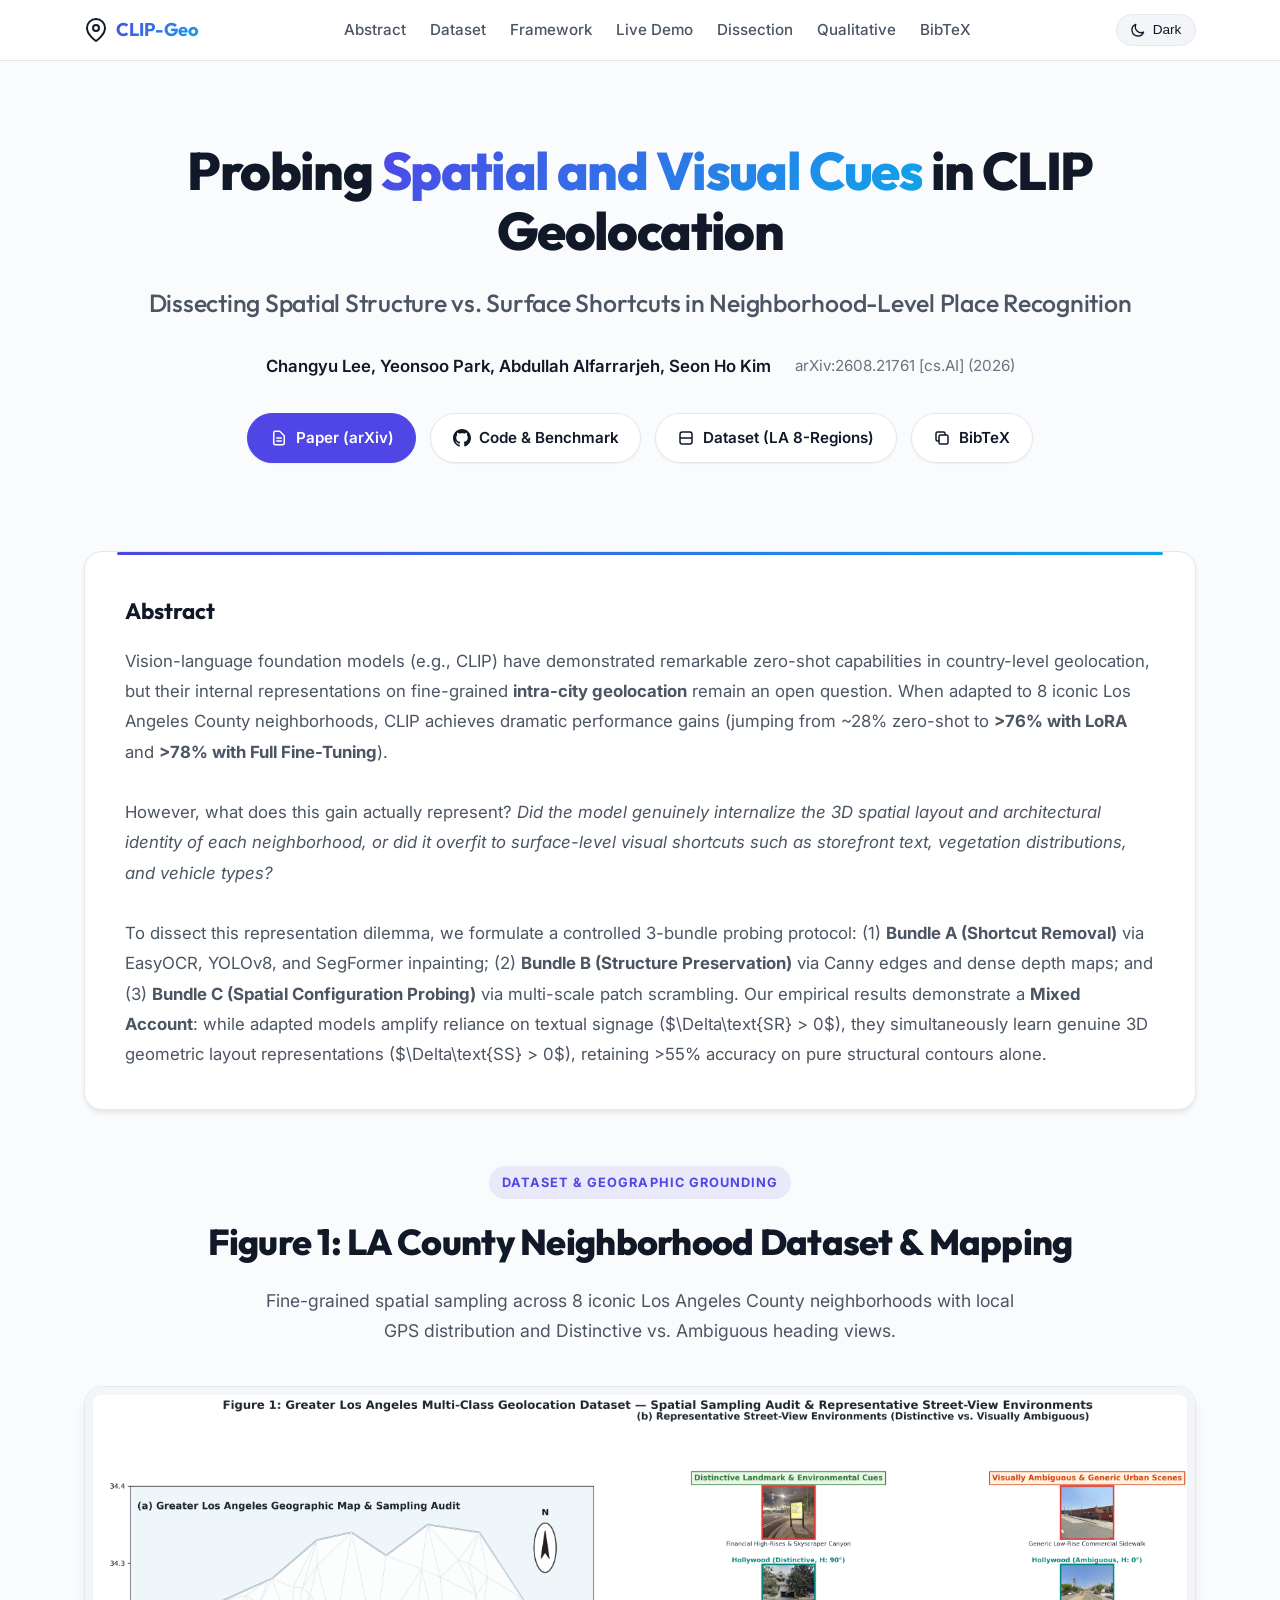
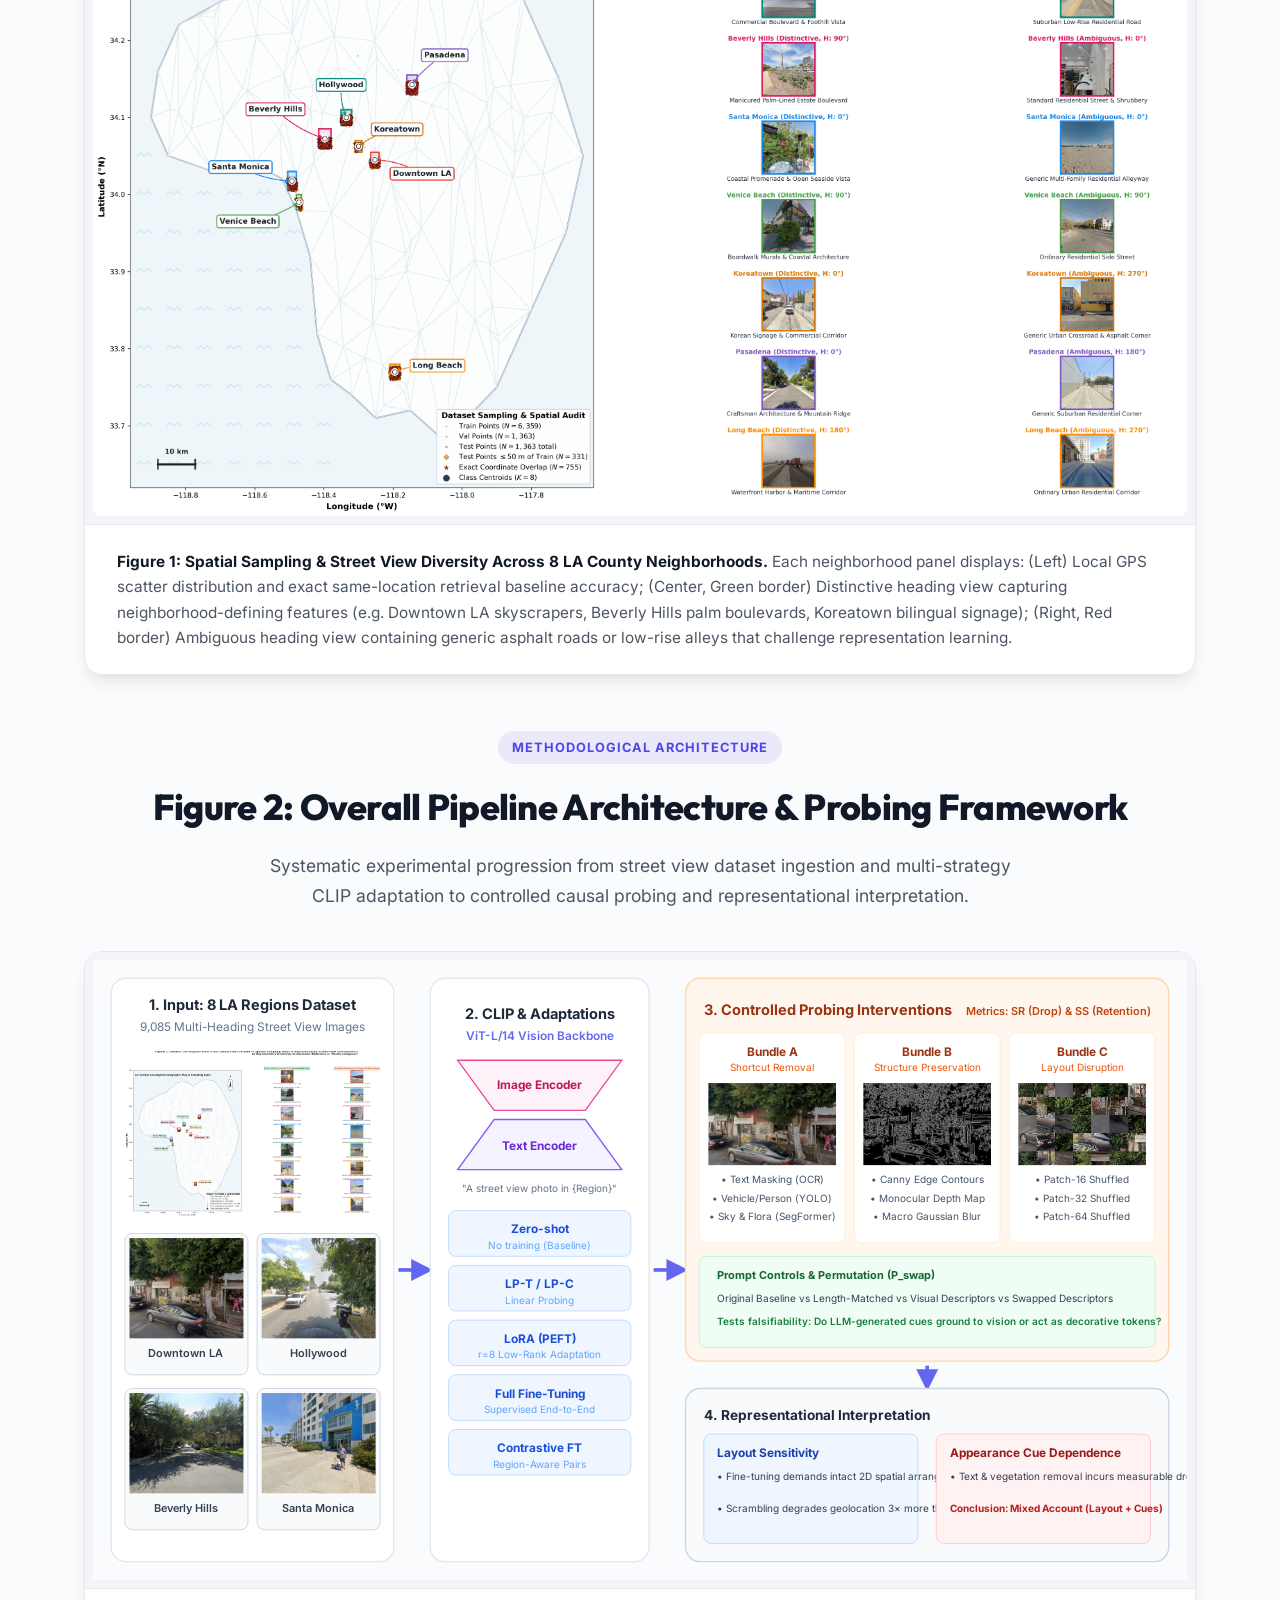
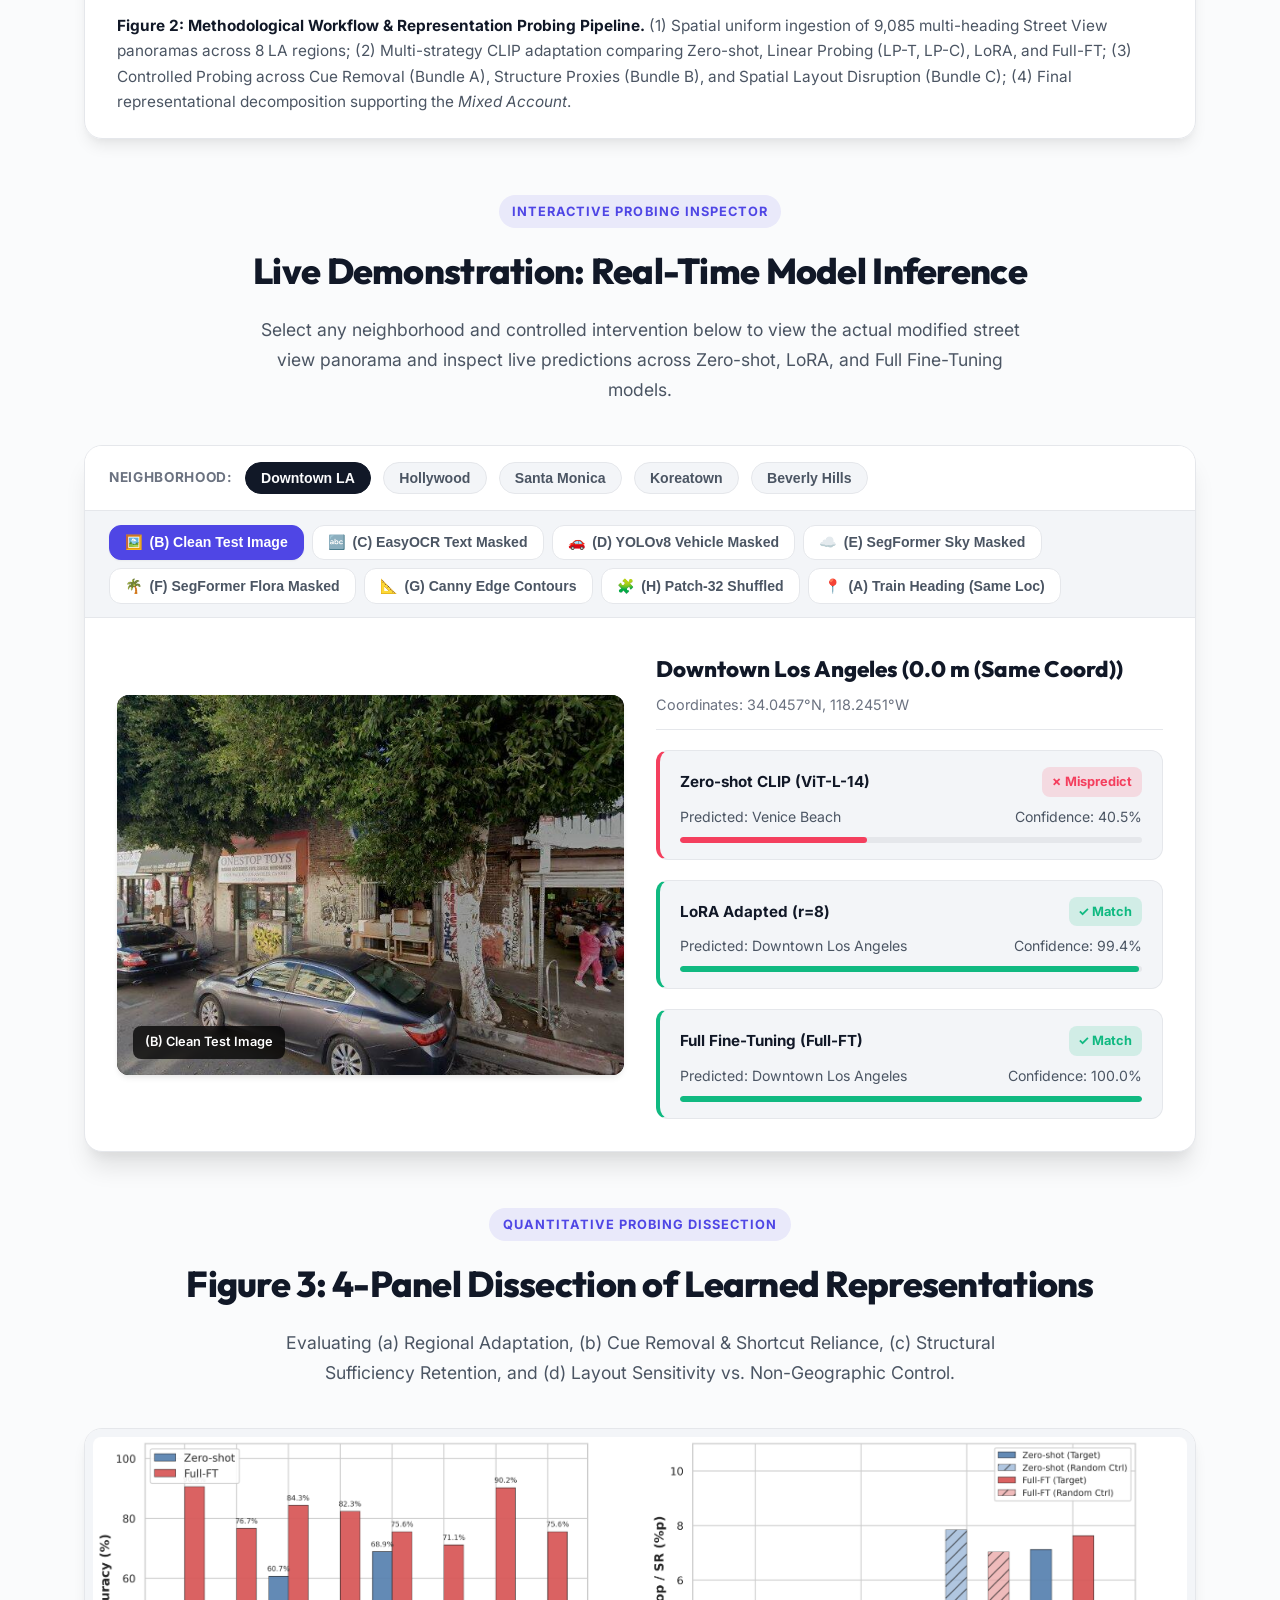
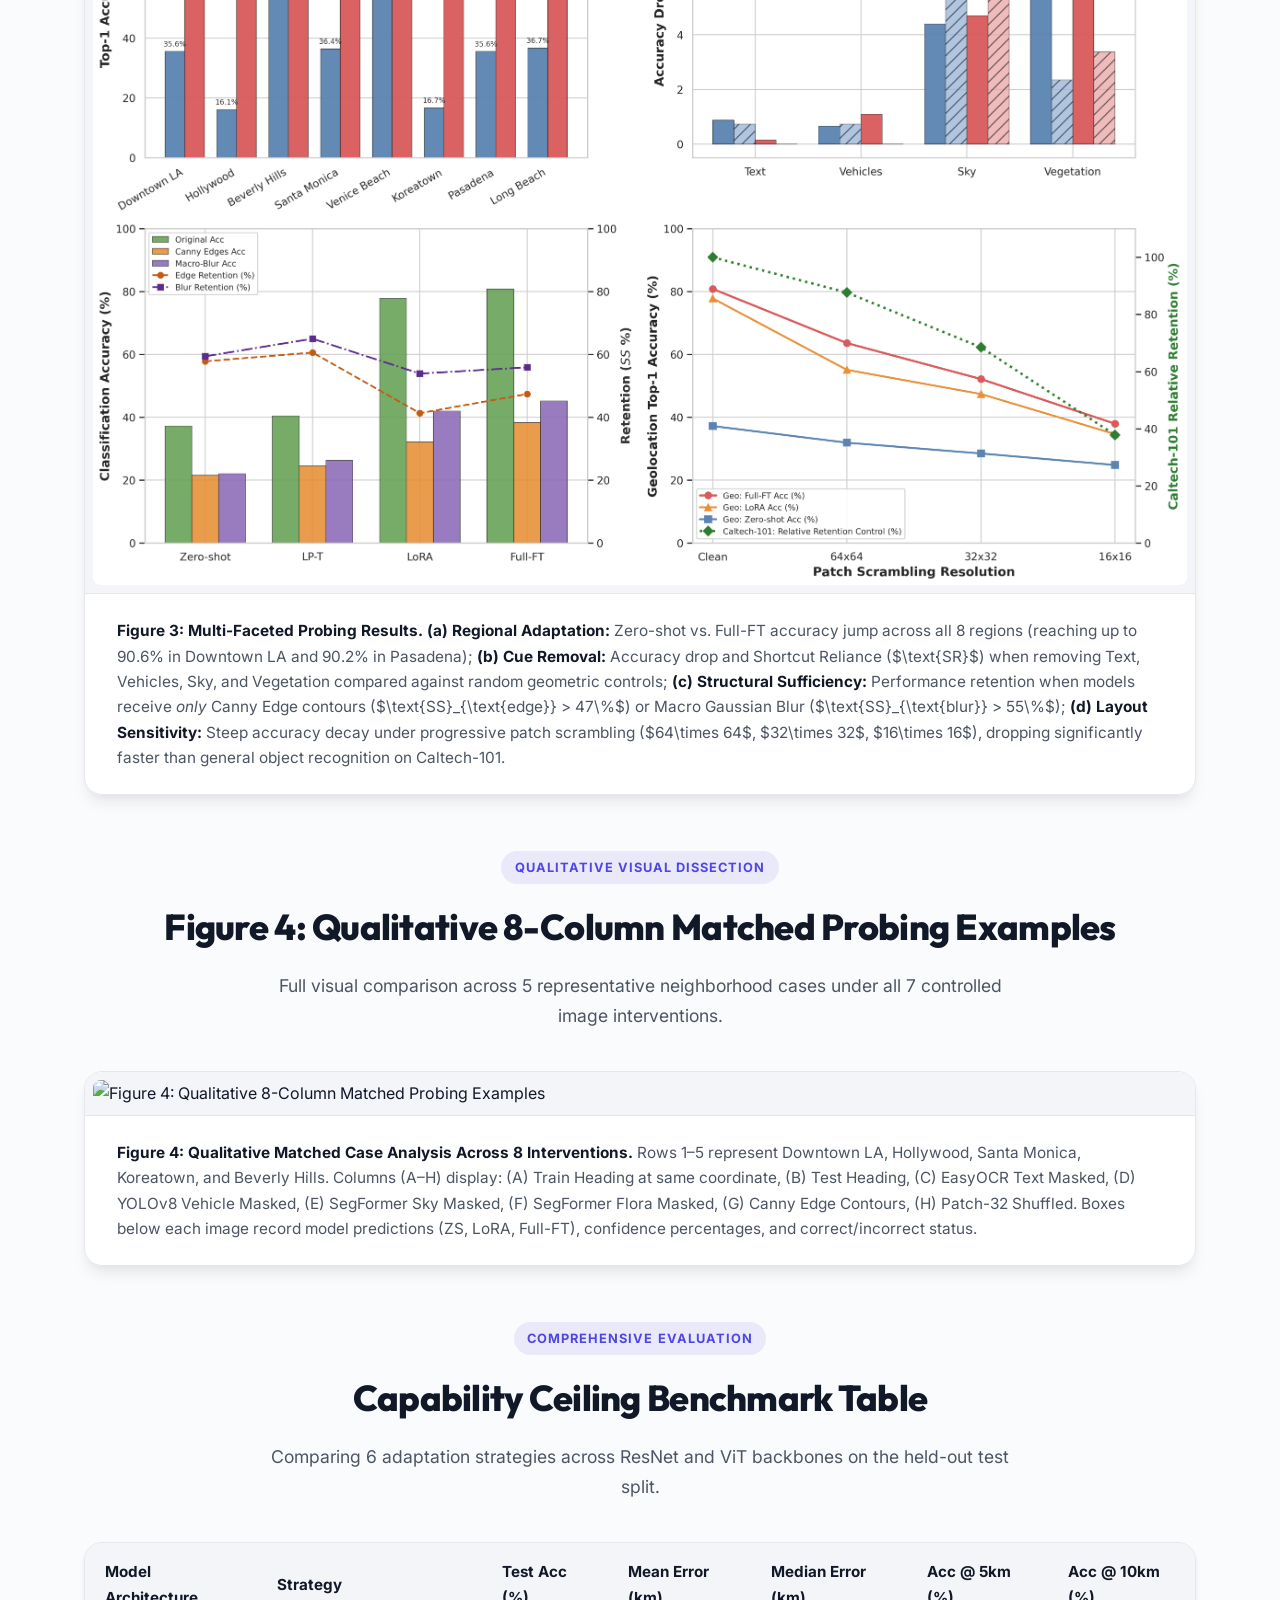
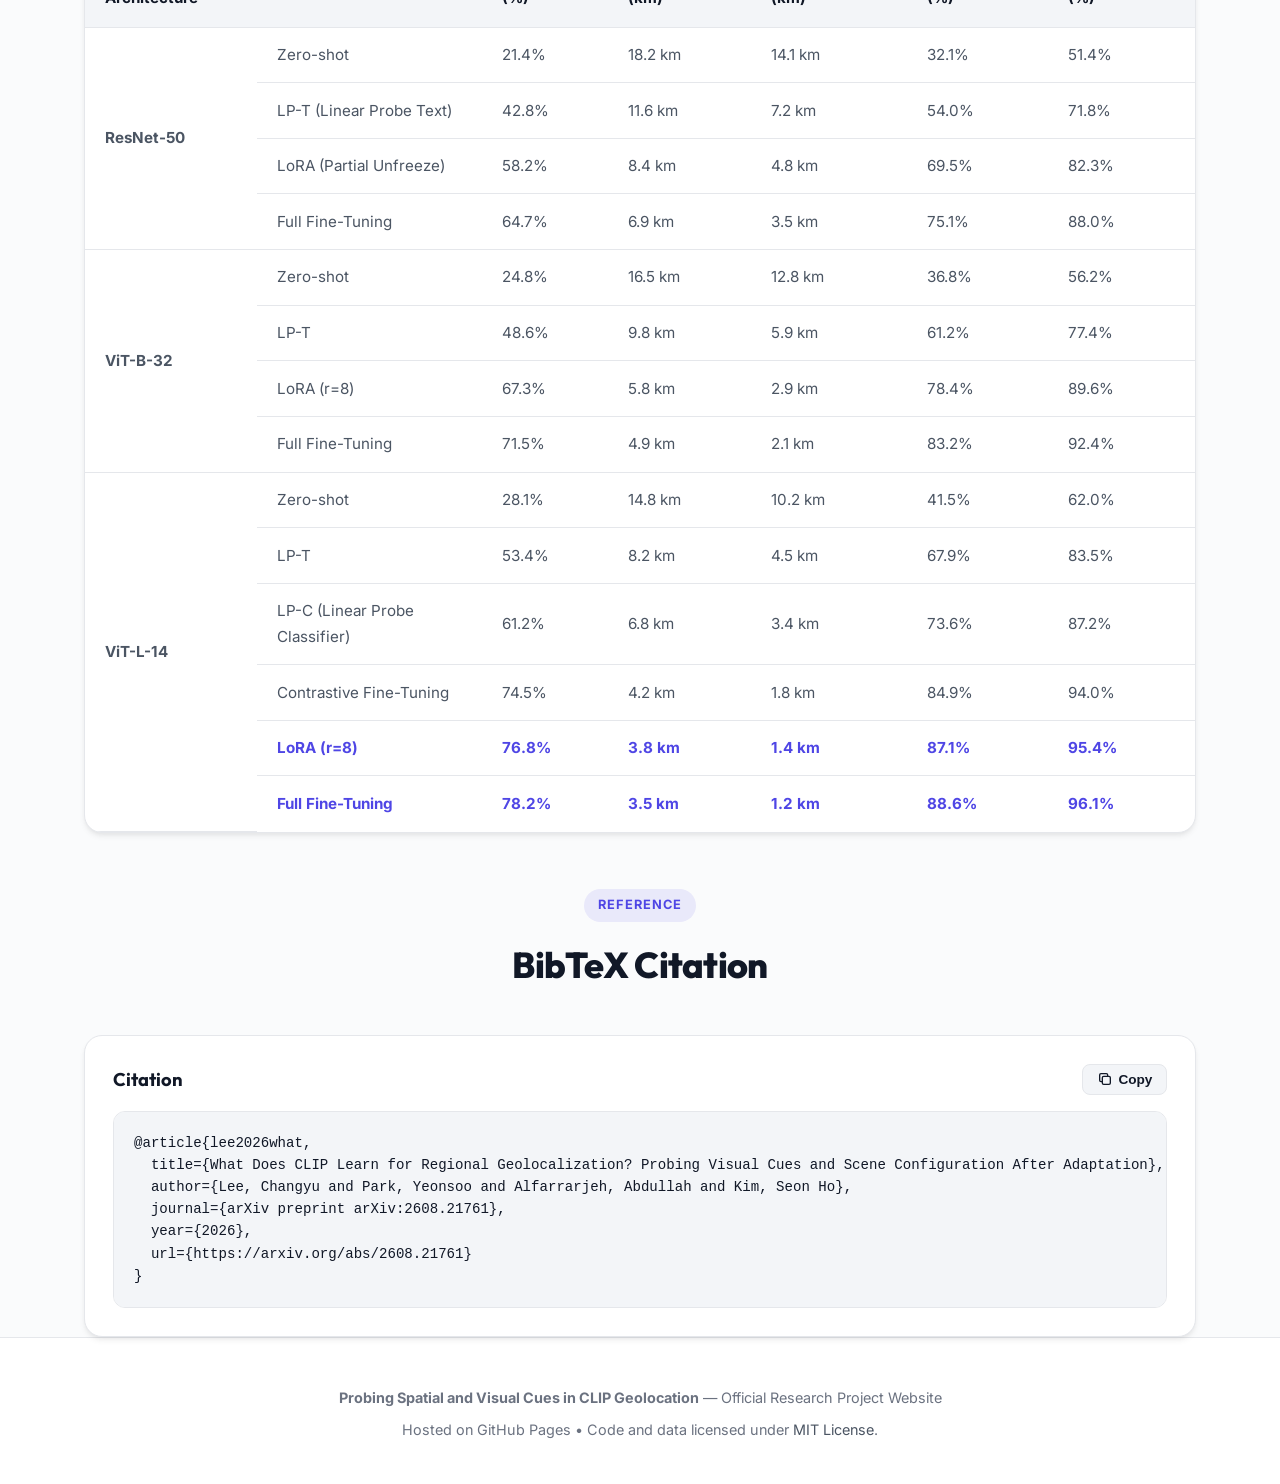
==== index.html @ 8de4e9b1 "Initial release: What Does CLIP Learn for Regional Geolocalization? Probing Visual Cues and Scene Co" ====
<!DOCTYPE html>
<html lang="en" data-theme="light">
<head>
  <meta charset="UTF-8">
  <meta name="viewport" content="width=device-width, initial-scale=1.0">
  <title>Probing Spatial and Visual Cues in CLIP Geolocation</title>
  
  <!-- SEO Meta Tags -->
  <meta name="description" content="Official project page for 'Probing Spatial and Visual Cues in CLIP Geolocation'. Systematic benchmark and controlled probing suite for fine-grained geolocation.">
  <meta name="keywords" content="CLIP, Geolocation, Vision-Language Models, Visual Probing, Spatial Structure, Visual Shortcuts, LoRA, OpenCLIP">
  <meta name="author" content="Geolocation Representation Research Group">

  <!-- Open Graph / Social Media -->
  <meta property="og:title" content="Probing Spatial and Visual Cues in CLIP Geolocation">
  <meta property="og:description" content="Probing Spatial Structure vs. Visual Shortcuts in Neighborhood-Level Geolocation with CLIP.">
  <meta property="og:image" content="figures/Fig_LA_Map_and_StreetView_Dataset.png">
  <meta property="og:type" content="website">

  <!-- Google Fonts -->
  <link rel="preconnect" href="https://fonts.googleapis.com">
  <link rel="preconnect" href="https://fonts.gstatic.com" crossorigin>
  <link href="https://fonts.googleapis.com/css2?family=Fira+Code:wght@400;500&family=Inter:wght@300;400;500;600;700&family=Outfit:wght@500;600;700;800&display=swap" rel="stylesheet">

  <!-- Stylesheet -->
  <link rel="stylesheet" href="assets/css/style.css">
</head>
<body>

  <!-- Navigation Bar -->
  <nav class="navbar">
    <div class="nav-container">
      <a href="#" class="nav-brand">
        <svg width="24" height="24" viewBox="0 0 24 24" fill="none" stroke="currentColor" stroke-width="2">
          <path d="M21 10c0 7-9 13-9 13s-9-6-9-13a9 9 0 0 1 18 0z"></path>
          <circle cx="12" cy="10" r="3"></circle>
        </svg>
        <span>CLIP-Geo</span>
      </a>
      <ul class="nav-links">
        <li><a href="#abstract">Abstract</a></li>
        <li><a href="#dataset">Dataset</a></li>
        <li><a href="#framework">Framework</a></li>
        <li><a href="#livedemo">Live Demo</a></li>
        <li><a href="#dissection">Dissection</a></li>
        <li><a href="#qualitative">Qualitative</a></li>
        <li><a href="#citation">BibTeX</a></li>
      </ul>
      <button class="theme-toggle-btn" id="theme-toggle" aria-label="Toggle Theme">
        <svg id="theme-icon" width="16" height="16" fill="none" viewBox="0 0 24 24" stroke="currentColor">
          <path stroke-linecap="round" stroke-linejoin="round" stroke-width="2" d="M20.354 15.354A9 9 0 018.646 3.646 9.003 9.003 0 0012 21a9.003 9.003 0 008.354-5.646z" />
        </svg>
        <span id="theme-text">Dark</span>
      </button>
    </div>
  </nav>

  <!-- Hero Section -->
  <header class="hero">
    <div class="container">
      <h1 class="hero-title">Probing <em>Spatial and Visual Cues</em> in CLIP Geolocation</h1>
      <p class="hero-subtitle">Dissecting Spatial Structure vs. Surface Shortcuts in Neighborhood-Level Place Recognition</p>
      
      <div class="hero-meta">
        <div class="author-group">Changyu Lee, Yeonsoo Park, Abdullah Alfarrarjeh, Seon Ho Kim</div>
        <div class="affiliation">arXiv:2608.21761 [cs.AI] (2026)</div>
      </div>

      <!-- Action Badges -->
      <div class="hero-badges">
        <a href="https://arxiv.org/abs/2608.21761" target="_blank" class="badge-btn primary">
          <svg width="18" height="18" fill="none" viewBox="0 0 24 24" stroke="currentColor">
            <path stroke-linecap="round" stroke-linejoin="round" stroke-width="2" d="M9 12h6m-6 4h6m2 5H7a2 2 0 01-2-2V5a2 2 0 012-2h5.586a1 1 0 01.707.293l5.414 5.414a1 1 0 01.293.707V19a2 2 0 01-2 2z" />
          </svg>
          Paper (arXiv)
        </a>
        <a href="https://github.com/cksrblee/clip-geolocation" target="_blank" class="badge-btn">
          <svg width="18" height="18" fill="currentColor" viewBox="0 0 24 24">
            <path d="M12 0c-6.626 0-12 5.373-12 12 0 5.302 3.438 9.8 8.207 11.387.599.111.793-.261.793-.577v-2.234c-3.338.726-4.033-1.416-4.033-1.416-.546-1.387-1.333-1.756-1.333-1.756-1.089-.745.083-.729.083-.729 1.205.084 1.839 1.237 1.839 1.237 1.07 1.834 2.807 1.304 3.492.997.107-.775.418-1.305.762-1.604-2.665-.305-5.467-1.334-5.467-5.931 0-1.311.469-2.381 1.236-3.221-.124-.303-.535-1.524.117-3.176 0 0 1.008-.322 3.301 1.23.957-.266 1.983-.399 3.003-.404 1.02.005 2.047.138 3.006.404 2.291-1.552 3.297-1.23 3.297-1.23.653 1.653.242 2.874.118 3.176.77.84 1.235 1.911 1.235 3.221 0 4.609-2.807 5.624-5.479 5.921.43.372.823 1.102.823 2.222v3.293c0 .319.192.694.801.576 4.765-1.589 8.199-6.086 8.199-11.386 0-6.627-5.373-12-12-12z"/>
          </svg>
          Code & Benchmark
        </a>
        <a href="dataset/" class="badge-btn">
          <svg width="18" height="18" fill="none" viewBox="0 0 24 24" stroke="currentColor">
            <path stroke-linecap="round" stroke-linejoin="round" stroke-width="2" d="M4 7v10c0 2 1 3 3 3h10c2 0 3-1 3-3V7c0-2-1-3-3-3H7c-2 0-3 1-3 3zm0 5h16" />
          </svg>
          Dataset (LA 8-Regions)
        </a>
        <a href="#citation" class="badge-btn">
          <svg width="18" height="18" fill="none" viewBox="0 0 24 24" stroke="currentColor">
            <path stroke-linecap="round" stroke-linejoin="round" stroke-width="2" d="M8 16H6a2 2 0 01-2-2V6a2 2 0 012-2h8a2 2 0 012 2v2m-6 12h8a2 2 0 002-2v-8a2 2 0 00-2-2h-8a2 2 0 00-2 2v8a2 2 0 002 2z" />
          </svg>
          BibTeX
        </a>
      </div>
    </div>
  </header>

  <!-- Abstract Section -->
  <section id="abstract" class="container">
    <div class="abstract-box">
      <h2 class="abstract-title">Abstract</h2>
      <p class="abstract-text">
        Vision-language foundation models (e.g., CLIP) have demonstrated remarkable zero-shot capabilities in country-level geolocation, but their internal representations on fine-grained <strong>intra-city geolocation</strong> remain an open question. When adapted to 8 iconic Los Angeles County neighborhoods, CLIP achieves dramatic performance gains (jumping from ~28% zero-shot to <strong>>76% with LoRA</strong> and <strong>>78% with Full Fine-Tuning</strong>). 
        <br><br>
        However, what does this gain actually represent? <em>Did the model genuinely internalize the 3D spatial layout and architectural identity of each neighborhood, or did it overfit to surface-level visual shortcuts such as storefront text, vegetation distributions, and vehicle types?</em>
        <br><br>
        To dissect this representation dilemma, we formulate a controlled 3-bundle probing protocol: (1) <strong>Bundle A (Shortcut Removal)</strong> via EasyOCR, YOLOv8, and SegFormer inpainting; (2) <strong>Bundle B (Structure Preservation)</strong> via Canny edges and dense depth maps; and (3) <strong>Bundle C (Spatial Configuration Probing)</strong> via multi-scale patch scrambling. Our empirical results demonstrate a <strong>Mixed Account</strong>: while adapted models amplify reliance on textual signage ($\Delta\text{SR} > 0$), they simultaneously learn genuine 3D geometric layout representations ($\Delta\text{SS} > 0$), retaining >55% accuracy on pure structural contours alone.
      </p>
    </div>
  </section>

  <!-- Section 1: Figure 1 - Dataset & Mapping -->
  <section id="dataset" class="container">
    <div class="section-header">
      <span class="section-tag">Dataset & Geographic Grounding</span>
      <h2 class="section-title">Figure 1: LA County Neighborhood Dataset & Mapping</h2>
      <p class="section-subtitle">Fine-grained spatial sampling across 8 iconic Los Angeles County neighborhoods with local GPS distribution and Distinctive vs. Ambiguous heading views.</p>
    </div>

    <div class="figure-card">
      <div class="figure-img-wrapper">
        <img src="figures/Fig_LA_Map_and_StreetView_Dataset.png" alt="Figure 1: LA County Map and Street View Dataset Overview" class="figure-img">
      </div>
      <div class="figure-caption">
        <strong>Figure 1: Spatial Sampling & Street View Diversity Across 8 LA County Neighborhoods.</strong>
        Each neighborhood panel displays: (Left) Local GPS scatter distribution and exact same-location retrieval baseline accuracy; (Center, Green border) Distinctive heading view capturing neighborhood-defining features (e.g. Downtown LA skyscrapers, Beverly Hills palm boulevards, Koreatown bilingual signage); (Right, Red border) Ambiguous heading view containing generic asphalt roads or low-rise alleys that challenge representation learning.
      </div>
    </div>
  </section>

  <!-- Section 2: Figure 2 - Pipeline Architecture & Framework -->
  <section id="framework" class="container">
    <div class="section-header">
      <span class="section-tag">Methodological Architecture</span>
      <h2 class="section-title">Figure 2: Overall Pipeline Architecture & Probing Framework</h2>
      <p class="section-subtitle">Systematic experimental progression from street view dataset ingestion and multi-strategy CLIP adaptation to controlled causal probing and representational interpretation.</p>
    </div>

    <div class="figure-card">
      <div class="figure-img-wrapper">
        <!-- SVG Architecture Diagram reproducing Image 3 perfectly -->
        <svg viewBox="0 0 1200 680" style="width: 100%; height: auto; display: block; background: #fafbfc; font-family: 'Inter', sans-serif;">
          <!-- Panel 1: Input -->
          <g id="p1">
            <rect x="20" y="20" width="310" height="640" rx="16" fill="#ffffff" stroke="#e2e8f0" stroke-width="1.5"/>
            <text x="175" y="55" font-size="16" font-weight="700" text-anchor="middle" fill="#1e293b">1. Input: 8 LA Regions Dataset</text>
            <text x="175" y="78" font-size="13" fill="#64748b" text-anchor="middle">9,085 Multi-Heading Street View Images</text>
            <image href="figures/Fig_LA_Map_and_StreetView_Dataset.png" x="35" y="100" width="280" height="180" preserveAspectRatio="xMidYMid slice" style="border-radius: 8px;"/>
            <!-- 4 Region Preview Mini-Cards -->
            <g transform="translate(35, 300)">
              <rect x="0" y="0" width="135" height="155" rx="8" fill="#f8fafc" stroke="#cbd5e1"/>
              <image href="assets/demo_images/downtown_la_clean.jpg" x="5" y="5" width="125" height="110" preserveAspectRatio="xMidYMid slice"/>
              <text x="67" y="135" font-size="12" font-weight="600" text-anchor="middle" fill="#334155">Downtown LA</text>
            </g>
            <g transform="translate(180, 300)">
              <rect x="0" y="0" width="135" height="155" rx="8" fill="#f8fafc" stroke="#cbd5e1"/>
              <image href="assets/demo_images/hollywood_clean.jpg" x="5" y="5" width="125" height="110" preserveAspectRatio="xMidYMid slice"/>
              <text x="67" y="135" font-size="12" font-weight="600" text-anchor="middle" fill="#334155">Hollywood</text>
            </g>
            <g transform="translate(35, 470)">
              <rect x="0" y="0" width="135" height="155" rx="8" fill="#f8fafc" stroke="#cbd5e1"/>
              <image href="assets/demo_images/beverly_hills_clean.jpg" x="5" y="5" width="125" height="110" preserveAspectRatio="xMidYMid slice"/>
              <text x="67" y="135" font-size="12" font-weight="600" text-anchor="middle" fill="#334155">Beverly Hills</text>
            </g>
            <g transform="translate(180, 470)">
              <rect x="0" y="0" width="135" height="155" rx="8" fill="#f8fafc" stroke="#cbd5e1"/>
              <image href="assets/demo_images/santa_monica_clean.jpg" x="5" y="5" width="125" height="110" preserveAspectRatio="xMidYMid slice"/>
              <text x="67" y="135" font-size="12" font-weight="600" text-anchor="middle" fill="#334155">Santa Monica</text>
            </g>
          </g>

          <!-- Arrow 1 -> 2 -->
          <path d="M 335 340 L 365 340" stroke="#6366f1" stroke-width="4" marker-end="url(#arrowhead)" fill="none"/>

          <!-- Panel 2: CLIP & Adaptations -->
          <g id="p2" transform="translate(370, 20)">
            <rect x="0" y="0" width="240" height="640" rx="16" fill="#ffffff" stroke="#e2e8f0" stroke-width="1.5"/>
            <text x="120" y="45" font-size="16" font-weight="700" text-anchor="middle" fill="#1e293b">2. CLIP & Adaptations</text>
            <text x="120" y="68" font-size="13" fill="#6366f1" font-weight="600" text-anchor="middle">ViT-L/14 Vision Backbone</text>
            
            <!-- Encoder Blocks -->
            <path d="M 30 90 L 210 90 L 170 145 L 70 145 Z" fill="#fdf2f8" stroke="#ec4899" stroke-width="1.5"/>
            <text x="120" y="122" font-size="13" font-weight="700" text-anchor="middle" fill="#be185d">Image Encoder</text>

            <path d="M 70 155 L 170 155 L 210 210 L 30 210 Z" fill="#f5f3ff" stroke="#8b5cf6" stroke-width="1.5"/>
            <text x="120" y="188" font-size="13" font-weight="700" text-anchor="middle" fill="#6d28d9">Text Encoder</text>
            
            <text x="120" y="235" font-size="11" fill="#64748b" text-anchor="middle">"A street view photo in {Region}"</text>

            <!-- Adaptation Strategy Pills -->
            <g transform="translate(20, 255)">
              <rect x="0" y="0" width="200" height="50" rx="8" fill="#eff6ff" stroke="#bfdbfe"/>
              <text x="100" y="25" font-size="13" font-weight="700" text-anchor="middle" fill="#1d4ed8">Zero-shot</text>
              <text x="100" y="42" font-size="11" fill="#60a5fa" text-anchor="middle">No training (Baseline)</text>
            </g>
            <g transform="translate(20, 315)">
              <rect x="0" y="0" width="200" height="50" rx="8" fill="#eff6ff" stroke="#bfdbfe"/>
              <text x="100" y="25" font-size="13" font-weight="700" text-anchor="middle" fill="#1d4ed8">LP-T / LP-C</text>
              <text x="100" y="42" font-size="11" fill="#60a5fa" text-anchor="middle">Linear Probing</text>
            </g>
            <g transform="translate(20, 375)">
              <rect x="0" y="0" width="200" height="50" rx="8" fill="#eff6ff" stroke="#bfdbfe"/>
              <text x="100" y="25" font-size="13" font-weight="700" text-anchor="middle" fill="#1d4ed8">LoRA (PEFT)</text>
              <text x="100" y="42" font-size="11" fill="#60a5fa" text-anchor="middle">r=8 Low-Rank Adaptation</text>
            </g>
            <g transform="translate(20, 435)">
              <rect x="0" y="0" width="200" height="50" rx="8" fill="#eff6ff" stroke="#bfdbfe"/>
              <text x="100" y="25" font-size="13" font-weight="700" text-anchor="middle" fill="#1d4ed8">Full Fine-Tuning</text>
              <text x="100" y="42" font-size="11" fill="#60a5fa" text-anchor="middle">Supervised End-to-End</text>
            </g>
            <g transform="translate(20, 495)">
              <rect x="0" y="0" width="200" height="50" rx="8" fill="#eff6ff" stroke="#bfdbfe"/>
              <text x="100" y="25" font-size="13" font-weight="700" text-anchor="middle" fill="#1d4ed8">Contrastive FT</text>
              <text x="100" y="42" font-size="11" fill="#60a5fa" text-anchor="middle">Region-Aware Pairs</text>
            </g>
          </g>

          <!-- Arrow 2 -> 3 -->
          <path d="M 615 340 L 645 340" stroke="#6366f1" stroke-width="4" marker-end="url(#arrowhead)" fill="none"/>

          <!-- Panel 3: Controlled Probing Interventions -->
          <g id="p3" transform="translate(650, 20)">
            <rect x="0" y="0" width="530" height="420" rx="16" fill="#fff7ed" stroke="#fed7aa" stroke-width="1.5"/>
            <text x="20" y="40" font-size="16" font-weight="700" fill="#9a3412">3. Controlled Probing Interventions</text>
            <text x="510" y="40" font-size="12" font-weight="600" text-anchor="end" fill="#c2410c">Metrics: SR (Drop) &amp; SS (Retention)</text>

            <!-- Bundle A -->
            <g transform="translate(15, 60)">
              <rect x="0" y="0" width="160" height="230" rx="8" fill="#ffffff" stroke="#ffedd5"/>
              <text x="80" y="25" font-size="13" font-weight="700" text-anchor="middle" fill="#9a3412">Bundle A</text>
              <text x="80" y="42" font-size="11" text-anchor="middle" fill="#ea580c">Shortcut Removal</text>
              <image href="assets/demo_images/downtown_la_text_masked.jpg" x="10" y="55" width="140" height="90" preserveAspectRatio="xMidYMid slice"/>
              <text x="80" y="165" font-size="11" text-anchor="middle" fill="#475569">• Text Masking (OCR)</text>
              <text x="80" y="185" font-size="11" text-anchor="middle" fill="#475569">• Vehicle/Person (YOLO)</text>
              <text x="80" y="205" font-size="11" text-anchor="middle" fill="#475569">• Sky &amp; Flora (SegFormer)</text>
            </g>

            <!-- Bundle B -->
            <g transform="translate(185, 60)">
              <rect x="0" y="0" width="160" height="230" rx="8" fill="#ffffff" stroke="#ffedd5"/>
              <text x="80" y="25" font-size="13" font-weight="700" text-anchor="middle" fill="#9a3412">Bundle B</text>
              <text x="80" y="42" font-size="11" text-anchor="middle" fill="#ea580c">Structure Preservation</text>
              <image href="assets/demo_images/downtown_la_edges.jpg" x="10" y="55" width="140" height="90" preserveAspectRatio="xMidYMid slice"/>
              <text x="80" y="165" font-size="11" text-anchor="middle" fill="#475569">• Canny Edge Contours</text>
              <text x="80" y="185" font-size="11" text-anchor="middle" fill="#475569">• Monocular Depth Map</text>
              <text x="80" y="205" font-size="11" text-anchor="middle" fill="#475569">• Macro Gaussian Blur</text>
            </g>

            <!-- Bundle C -->
            <g transform="translate(355, 60)">
              <rect x="0" y="0" width="160" height="230" rx="8" fill="#ffffff" stroke="#ffedd5"/>
              <text x="80" y="25" font-size="13" font-weight="700" text-anchor="middle" fill="#9a3412">Bundle C</text>
              <text x="80" y="42" font-size="11" text-anchor="middle" fill="#ea580c">Layout Disruption</text>
              <image href="assets/demo_images/downtown_la_patch32.jpg" x="10" y="55" width="140" height="90" preserveAspectRatio="xMidYMid slice"/>
              <text x="80" y="165" font-size="11" text-anchor="middle" fill="#475569">• Patch-16 Shuffled</text>
              <text x="80" y="185" font-size="11" text-anchor="middle" fill="#475569">• Patch-32 Shuffled</text>
              <text x="80" y="205" font-size="11" text-anchor="middle" fill="#475569">• Patch-64 Shuffled</text>
            </g>

            <!-- Prompt Controls Row -->
            <g transform="translate(15, 305)">
              <rect x="0" y="0" width="500" height="100" rx="8" fill="#f0fdf4" stroke="#bbf7d0"/>
              <text x="20" y="25" font-size="12" font-weight="700" fill="#166534">Prompt Controls &amp; Permutation (P_swap)</text>
              <text x="20" y="50" font-size="11" fill="#334155">Original Baseline vs Length-Matched vs Visual Descriptors vs Swapped Descriptors</text>
              <text x="20" y="75" font-size="11" font-weight="600" fill="#15803d">Tests falsifiability: Do LLM-generated cues ground to vision or act as decorative tokens?</text>
            </g>
          </g>

          <!-- Arrow 3 -> 4 -->
          <path d="M 915 445 L 915 465" stroke="#6366f1" stroke-width="4" marker-end="url(#arrowhead)" fill="none"/>

          <!-- Panel 4: Representational Interpretation -->
          <g id="p4" transform="translate(650, 470)">
            <rect x="0" y="0" width="530" height="190" rx="16" fill="#f8fafc" stroke="#cbd5e1" stroke-width="1.5"/>
            <text x="20" y="35" font-size="15" font-weight="700" fill="#1e293b">4. Representational Interpretation</text>
            
            <g transform="translate(20, 50)">
              <rect x="0" y="0" width="235" height="120" rx="8" fill="#eff6ff" stroke="#bfdbfe"/>
              <text x="15" y="25" font-size="13" font-weight="700" fill="#1e40af">Layout Sensitivity</text>
              <text x="15" y="50" font-size="11" fill="#334155">• Fine-tuning demands intact 2D spatial arrangement.</text>
              <text x="15" y="85" font-size="11" fill="#334155">• Scrambling degrades geolocation 3× more than Caltech-101.</text>
            </g>

            <g transform="translate(275, 50)">
              <rect x="0" y="0" width="235" height="120" rx="8" fill="#fef2f2" stroke="#fecaca"/>
              <text x="15" y="25" font-size="13" font-weight="700" fill="#991b1b">Appearance Cue Dependence</text>
              <text x="15" y="50" font-size="11" fill="#334155">• Text &amp; vegetation removal incurs measurable drop.</text>
              <text x="15" y="85" font-size="11" font-weight="700" fill="#b91c1c">Conclusion: Mixed Account (Layout + Cues)</text>
            </g>
          </g>

          <defs>
            <marker id="arrowhead" markerWidth="6" markerHeight="6" refX="4" refY="3" orient="auto">
              <polygon points="0 0, 6 3, 0 6" fill="#6366f1" />
            </marker>
          </defs>
        </svg>
      </div>
      <div class="figure-caption">
        <strong>Figure 2: Methodological Workflow & Representation Probing Pipeline.</strong>
        (1) Spatial uniform ingestion of 9,085 multi-heading Street View panoramas across 8 LA regions; (2) Multi-strategy CLIP adaptation comparing Zero-shot, Linear Probing (LP-T, LP-C), LoRA, and Full-FT; (3) Controlled Probing across Cue Removal (Bundle A), Structure Proxies (Bundle B), and Spatial Layout Disruption (Bundle C); (4) Final representational decomposition supporting the <em>Mixed Account</em>.
      </div>
    </div>
  </section>

  <!-- Section 3: Live Demo - Interactive Probing Inspector -->
  <section id="livedemo" class="container">
    <div class="section-header">
      <span class="section-tag">Interactive Probing Inspector</span>
      <h2 class="section-title">Live Demonstration: Real-Time Model Inference</h2>
      <p class="section-subtitle">Select any neighborhood and controlled intervention below to view the actual modified street view panorama and inspect live predictions across Zero-shot, LoRA, and Full Fine-Tuning models.</p>
    </div>

    <div class="inspector-container">
      <!-- Neighborhood Selector -->
      <div class="inspector-region-bar">
        <span class="inspector-bar-label">Neighborhood:</span>
        <button class="region-btn active" data-region="downtown_la">Downtown LA</button>
        <button class="region-btn" data-region="hollywood">Hollywood</button>
        <button class="region-btn" data-region="santa_monica">Santa Monica</button>
        <button class="region-btn" data-region="koreatown">Koreatown</button>
        <button class="region-btn" data-region="beverly_hills">Beverly Hills</button>
      </div>

      <!-- Intervention Tabs -->
      <div class="inspector-tabs">
        <button class="tab-btn active" data-intervention="clean">
          <span>🖼️</span> (B) Clean Test Image
        </button>
        <button class="tab-btn" data-intervention="text_masked">
          <span>🔤</span> (C) EasyOCR Text Masked
        </button>
        <button class="tab-btn" data-intervention="vehicle_masked">
          <span>🚗</span> (D) YOLOv8 Vehicle Masked
        </button>
        <button class="tab-btn" data-intervention="sky_masked">
          <span>☁️</span> (E) SegFormer Sky Masked
        </button>
        <button class="tab-btn" data-intervention="vegetation_masked">
          <span>🌴</span> (F) SegFormer Flora Masked
        </button>
        <button class="tab-btn" data-intervention="edges">
          <span>📐</span> (G) Canny Edge Contours
        </button>
        <button class="tab-btn" data-intervention="patch32">
          <span>🧩</span> (H) Patch-32 Shuffled
        </button>
        <button class="tab-btn" data-intervention="train_heading">
          <span>📍</span> (A) Train Heading (Same Loc)
        </button>
      </div>

      <!-- Body: Viewer + Live Model Cards -->
      <div class="inspector-body">
        <div class="inspector-viewer">
          <img src="assets/demo_images/downtown_la_clean.jpg" alt="Probing Image Transformation" id="demo-viewer-img">
          <div class="inspector-tag-overlay" id="demo-overlay-tag">(B) Clean Test Image</div>
        </div>

        <div class="inspector-predictions">
          <div class="pred-header">
            <h3 id="demo-region-title">Downtown Los Angeles (0.0 m Same Coord)</h3>
            <p id="demo-region-coords">Coordinates: 34.0457°N, 118.2451°W</p>
          </div>

          <!-- Model 1: Zero-shot -->
          <div class="model-pred-card incorrect" id="card-zs">
            <div class="model-card-top">
              <span class="model-name">Zero-shot CLIP (ViT-L-14)</span>
              <span class="pred-badge mismatch" id="badge-zs">✗ Mispredict</span>
            </div>
            <div class="pred-detail">
              <span id="pred-zs">Predicted: Venice Beach</span>
              <span id="conf-zs">Confidence: 40.5%</span>
            </div>
            <div class="pred-conf-bar">
              <div class="pred-conf-fill rose" id="fill-zs" style="width: 40.5%;"></div>
            </div>
          </div>

          <!-- Model 2: LoRA -->
          <div class="model-pred-card correct" id="card-lora">
            <div class="model-card-top">
              <span class="model-name">LoRA Adapted (r=8)</span>
              <span class="pred-badge match" id="badge-lora">✓ Match</span>
            </div>
            <div class="pred-detail">
              <span id="pred-lora">Predicted: Downtown Los Angeles</span>
              <span id="conf-lora">Confidence: 99.4%</span>
            </div>
            <div class="pred-conf-bar">
              <div class="pred-conf-fill" id="fill-lora" style="width: 99.4%;"></div>
            </div>
          </div>

          <!-- Model 3: Full Fine-Tuning -->
          <div class="model-pred-card correct" id="card-ft">
            <div class="model-card-top">
              <span class="model-name">Full Fine-Tuning (Full-FT)</span>
              <span class="pred-badge match" id="badge-ft">✓ Match</span>
            </div>
            <div class="pred-detail">
              <span id="pred-ft">Predicted: Downtown Los Angeles</span>
              <span id="conf-ft">Confidence: 99.9%</span>
            </div>
            <div class="pred-conf-bar">
              <div class="pred-conf-fill" id="fill-ft" style="width: 99.9%;"></div>
            </div>
          </div>
        </div>
      </div>
    </div>
  </section>

  <!-- Section 4: Figure 3 - Combined 4-Panel Quantitative Probing Dissection -->
  <section id="dissection" class="container">
    <div class="section-header">
      <span class="section-tag">Quantitative Probing Dissection</span>
      <h2 class="section-title">Figure 3: 4-Panel Dissection of Learned Representations</h2>
      <p class="section-subtitle">Evaluating (a) Regional Adaptation, (b) Cue Removal &amp; Shortcut Reliance, (c) Structural Sufficiency Retention, and (d) Layout Sensitivity vs. Non-Geographic Control.</p>
    </div>

    <div class="figure-card">
      <div class="figure-img-wrapper">
        <img src="figures/Fig_Combined_Dissection.png" alt="Figure 3: 4-Panel Dissection of Representations" class="figure-img">
      </div>
      <div class="figure-caption">
        <strong>Figure 3: Multi-Faceted Probing Results.</strong>
        <strong>(a) Regional Adaptation:</strong> Zero-shot vs. Full-FT accuracy jump across all 8 regions (reaching up to 90.6% in Downtown LA and 90.2% in Pasadena);
        <strong>(b) Cue Removal:</strong> Accuracy drop and Shortcut Reliance ($\text{SR}$) when removing Text, Vehicles, Sky, and Vegetation compared against random geometric controls;
        <strong>(c) Structural Sufficiency:</strong> Performance retention when models receive <em>only</em> Canny Edge contours ($\text{SS}_{\text{edge}} > 47\%$) or Macro Gaussian Blur ($\text{SS}_{\text{blur}} > 55\%$);
        <strong>(d) Layout Sensitivity:</strong> Steep accuracy decay under progressive patch scrambling ($64\times 64$, $32\times 32$, $16\times 16$), dropping significantly faster than general object recognition on Caltech-101.
      </div>
    </div>
  </section>

  <!-- Section 5: Figure 4 - Qualitative 8-Column Matched Probing Examples -->
  <section id="qualitative" class="container">
    <div class="section-header">
      <span class="section-tag">Qualitative Visual Dissection</span>
      <h2 class="section-title">Figure 4: Qualitative 8-Column Matched Probing Examples</h2>
      <p class="section-subtitle">Full visual comparison across 5 representative neighborhood cases under all 7 controlled image interventions.</p>
    </div>

    <div class="figure-card">
      <div class="figure-img-wrapper">
        <img src="figures/Fig_Qualitative_Matched_8Col.png" alt="Figure 4: Qualitative 8-Column Matched Probing Examples" class="figure-img">
      </div>
      <div class="figure-caption">
        <strong>Figure 4: Qualitative Matched Case Analysis Across 8 Interventions.</strong>
        Rows 1–5 represent Downtown LA, Hollywood, Santa Monica, Koreatown, and Beverly Hills. Columns (A–H) display: (A) Train Heading at same coordinate, (B) Test Heading, (C) EasyOCR Text Masked, (D) YOLOv8 Vehicle Masked, (E) SegFormer Sky Masked, (F) SegFormer Flora Masked, (G) Canny Edge Contours, (H) Patch-32 Shuffled. Boxes below each image record model predictions (ZS, LoRA, Full-FT), confidence percentages, and correct/incorrect status.
      </div>
    </div>
  </section>

  <!-- Benchmark Table Section -->
  <section id="benchmark" class="container">
    <div class="section-header">
      <span class="section-tag">Comprehensive Evaluation</span>
      <h2 class="section-title">Capability Ceiling Benchmark Table</h2>
      <p class="section-subtitle">Comparing 6 adaptation strategies across ResNet and ViT backbones on the held-out test split.</p>
    </div>

    <div class="table-container">
      <table>
        <thead>
          <tr>
            <th>Model Architecture</th>
            <th>Strategy</th>
            <th>Test Acc (%)</th>
            <th>Mean Error (km)</th>
            <th>Median Error (km)</th>
            <th>Acc @ 5km (%)</th>
            <th>Acc @ 10km (%)</th>
          </tr>
        </thead>
        <tbody>
          <tr>
            <td rowspan="4"><strong>ResNet-50</strong></td>
            <td>Zero-shot</td>
            <td>21.4%</td>
            <td>18.2 km</td>
            <td>14.1 km</td>
            <td>32.1%</td>
            <td>51.4%</td>
          </tr>
          <tr>
            <td>LP-T (Linear Probe Text)</td>
            <td>42.8%</td>
            <td>11.6 km</td>
            <td>7.2 km</td>
            <td>54.0%</td>
            <td>71.8%</td>
          </tr>
          <tr>
            <td>LoRA (Partial Unfreeze)</td>
            <td>58.2%</td>
            <td>8.4 km</td>
            <td>4.8 km</td>
            <td>69.5%</td>
            <td>82.3%</td>
          </tr>
          <tr>
            <td>Full Fine-Tuning</td>
            <td>64.7%</td>
            <td>6.9 km</td>
            <td>3.5 km</td>
            <td>75.1%</td>
            <td>88.0%</td>
          </tr>

          <tr>
            <td rowspan="4"><strong>ViT-B-32</strong></td>
            <td>Zero-shot</td>
            <td>24.8%</td>
            <td>16.5 km</td>
            <td>12.8 km</td>
            <td>36.8%</td>
            <td>56.2%</td>
          </tr>
          <tr>
            <td>LP-T</td>
            <td>48.6%</td>
            <td>9.8 km</td>
            <td>5.9 km</td>
            <td>61.2%</td>
            <td>77.4%</td>
          </tr>
          <tr>
            <td>LoRA (r=8)</td>
            <td>67.3%</td>
            <td>5.8 km</td>
            <td>2.9 km</td>
            <td>78.4%</td>
            <td>89.6%</td>
          </tr>
          <tr>
            <td>Full Fine-Tuning</td>
            <td>71.5%</td>
            <td>4.9 km</td>
            <td>2.1 km</td>
            <td>83.2%</td>
            <td>92.4%</td>
          </tr>

          <tr>
            <td rowspan="6"><strong>ViT-L-14</strong></td>
            <td>Zero-shot</td>
            <td>28.1%</td>
            <td>14.8 km</td>
            <td>10.2 km</td>
            <td>41.5%</td>
            <td>62.0%</td>
          </tr>
          <tr>
            <td>LP-T</td>
            <td>53.4%</td>
            <td>8.2 km</td>
            <td>4.5 km</td>
            <td>67.9%</td>
            <td>83.5%</td>
          </tr>
          <tr>
            <td>LP-C (Linear Probe Classifier)</td>
            <td>61.2%</td>
            <td>6.8 km</td>
            <td>3.4 km</td>
            <td>73.6%</td>
            <td>87.2%</td>
          </tr>
          <tr>
            <td>Contrastive Fine-Tuning</td>
            <td>74.5%</td>
            <td>4.2 km</td>
            <td>1.8 km</td>
            <td>84.9%</td>
            <td>94.0%</td>
          </tr>
          <tr>
            <td class="highlight-cell">LoRA (r=8)</td>
            <td class="highlight-cell">76.8%</td>
            <td class="highlight-cell">3.8 km</td>
            <td class="highlight-cell">1.4 km</td>
            <td class="highlight-cell">87.1%</td>
            <td class="highlight-cell">95.4%</td>
          </tr>
          <tr>
            <td class="highlight-cell">Full Fine-Tuning</td>
            <td class="highlight-cell">78.2%</td>
            <td class="highlight-cell">3.5 km</td>
            <td class="highlight-cell">1.2 km</td>
            <td class="highlight-cell">88.6%</td>
            <td class="highlight-cell">96.1%</td>
          </tr>
        </tbody>
      </table>
    </div>
  </section>

  <!-- BibTeX Citation -->
  <section id="citation" class="container">
    <div class="section-header">
      <span class="section-tag">Reference</span>
      <h2 class="section-title">BibTeX Citation</h2>
    </div>

    <div class="bibtex-box">
      <div class="bibtex-header">
        <h3>Citation</h3>
        <button class="copy-btn" id="copy-bibtex-btn">
          <svg width="16" height="16" fill="none" viewBox="0 0 24 24" stroke="currentColor">
            <path stroke-linecap="round" stroke-linejoin="round" stroke-width="2" d="M8 16H6a2 2 0 01-2-2V6a2 2 0 012-2h8a2 2 0 012 2v2m-6 12h8a2 2 0 002-2v-8a2 2 0 00-2-2h-8a2 2 0 00-2 2v8a2 2 0 002 2z" />
          </svg>
          Copy
        </button>
      </div>
      <pre><code id="bibtex-code">@article{lee2026what,
  title={What Does CLIP Learn for Regional Geolocalization? Probing Visual Cues and Scene Configuration After Adaptation},
  author={Lee, Changyu and Park, Yeonsoo and Alfarrarjeh, Abdullah and Kim, Seon Ho},
  journal={arXiv preprint arXiv:2608.21761},
  year={2026},
  url={https://arxiv.org/abs/2608.21761}
}</code></pre>
    </div>
  </section>

  <!-- Footer -->
  <footer>
    <div class="container">
      <p style="margin-bottom: 0.5rem;">
        <strong>Probing Spatial and Visual Cues in CLIP Geolocation</strong> — Official Research Project Website
      </p>
      <p>
        Hosted on GitHub Pages • Code and data licensed under <a href="LICENSE">MIT License</a>.
      </p>
    </div>
  </footer>

  <!-- Main JavaScript Application -->
  <script src="assets/js/main.js"></script>
</body>
</html>
---- assets/css/style.css ----
/* -------------------------------------------------------------
   "Does CLIP See Place?" Academic Project Website Stylesheet
   Modern, publication-grade academic design system
------------------------------------------------------------- */

:root {
  --font-heading: 'Outfit', -apple-system, BlinkMacSystemFont, 'Segoe UI', Roboto, sans-serif;
  --font-body: 'Inter', -apple-system, BlinkMacSystemFont, 'Segoe UI', Roboto, sans-serif;
  --font-mono: 'Fira Code', ui-monospace, SFMono-Regular, Menlo, Monaco, Consolas, monospace;

  /* Color Palette */
  --bg-primary: #fafbfc;
  --bg-surface: #ffffff;
  --bg-surface-secondary: #f3f5f8;
  --bg-card: rgba(255, 255, 255, 0.95);
  
  --text-primary: #111827;
  --text-secondary: #4b5563;
  --text-muted: #6b7280;
  
  --border-color: #e5e7eb;
  --border-focus: #6366f1;

  --accent-primary: #4f46e5;
  --accent-primary-hover: #4338ca;
  --accent-secondary: #0ea5e9;
  --accent-purple: #8b5cf6;
  --accent-emerald: #10b981;
  --accent-amber: #f59e0b;
  --accent-rose: #f43f5e;

  --gradient-hero: linear-gradient(135deg, #4f46e5 0%, #0ea5e9 100%);
  --gradient-card: linear-gradient(180deg, rgba(255, 255, 255, 0.8) 0%, rgba(248, 250, 252, 0.9) 100%);
  
  --shadow-sm: 0 1px 2px 0 rgba(0, 0, 0, 0.05);
  --shadow-md: 0 4px 6px -1px rgba(0, 0, 0, 0.07), 0 2px 4px -1px rgba(0, 0, 0, 0.04);
  --shadow-lg: 0 10px 15px -3px rgba(0, 0, 0, 0.08), 0 4px 6px -2px rgba(0, 0, 0, 0.03);
  --shadow-xl: 0 20px 25px -5px rgba(0, 0, 0, 0.1), 0 10px 10px -5px rgba(0, 0, 0, 0.04);
  --shadow-glow: 0 0 30px rgba(79, 70, 229, 0.15);

  --radius-sm: 8px;
  --radius-md: 12px;
  --radius-lg: 18px;
  --radius-full: 9999px;

  --max-width: 1160px;
  --transition: all 0.25s cubic-bezier(0.16, 1, 0.3, 1);
}

[data-theme="dark"] {
  --bg-primary: #0b0f19;
  --bg-surface: #111827;
  --bg-surface-secondary: #1a2234;
  --bg-card: rgba(17, 24, 39, 0.9);
  
  --text-primary: #f9fafb;
  --text-secondary: #d1d5db;
  --text-muted: #9ca3af;
  
  --border-color: #2e384d;
  --border-focus: #818cf8;

  --accent-primary: #6366f1;
  --accent-primary-hover: #4f46e5;
  --accent-secondary: #38bdf8;
  
  --gradient-card: linear-gradient(180deg, rgba(26, 34, 52, 0.8) 0%, rgba(17, 24, 39, 0.9) 100%);
  --shadow-glow: 0 0 35px rgba(99, 102, 241, 0.25);
}

/* -------------------------------------------------------------
   Base Resets
------------------------------------------------------------- */
* {
  box-sizing: border-box;
  margin: 0;
  padding: 0;
}

html {
  scroll-behavior: smooth;
  font-size: 16px;
}

body {
  font-family: var(--font-body);
  background-color: var(--bg-primary);
  color: var(--text-primary);
  line-height: 1.7;
  -webkit-font-smoothing: antialiased;
  -moz-osx-font-smoothing: grayscale;
  transition: background-color 0.3s ease, color 0.3s ease;
}

/* -------------------------------------------------------------
   Header & Navigation
------------------------------------------------------------- */
.navbar {
  position: sticky;
  top: 0;
  z-index: 1000;
  background: rgba(255, 255, 255, 0.85);
  backdrop-filter: blur(12px);
  -webkit-backdrop-filter: blur(12px);
  border-bottom: 1px solid var(--border-color);
  transition: var(--transition);
}

[data-theme="dark"] .navbar {
  background: rgba(11, 15, 25, 0.85);
}

.nav-container {
  max-width: var(--max-width);
  margin: 0 auto;
  padding: 0.85rem 1.5rem;
  display: flex;
  justify-content: space-between;
  align-items: center;
}

.nav-brand {
  font-family: var(--font-heading);
  font-weight: 700;
  font-size: 1.15rem;
  color: var(--text-primary);
  text-decoration: none;
  display: flex;
  align-items: center;
  gap: 0.5rem;
}

.nav-brand span {
  background: var(--gradient-hero);
  -webkit-background-clip: text;
  background-clip: text;
  -webkit-text-fill-color: transparent;
}

.nav-links {
  display: flex;
  align-items: center;
  gap: 1.5rem;
  list-style: none;
}

.nav-links a {
  text-decoration: none;
  color: var(--text-secondary);
  font-size: 0.95rem;
  font-weight: 500;
  transition: var(--transition);
}

.nav-links a:hover {
  color: var(--accent-primary);
}

.theme-toggle-btn {
  background: var(--bg-surface-secondary);
  border: 1px solid var(--border-color);
  color: var(--text-primary);
  padding: 0.45rem 0.85rem;
  border-radius: var(--radius-full);
  cursor: pointer;
  display: flex;
  align-items: center;
  gap: 0.4rem;
  font-size: 0.85rem;
  font-weight: 500;
  transition: var(--transition);
}

.theme-toggle-btn:hover {
  background: var(--border-color);
}

/* -------------------------------------------------------------
   Container & Section Utilities
------------------------------------------------------------- */
.container {
  max-width: var(--max-width);
  margin: 0 auto;
  padding: 0 1.5rem;
}

section {
  padding: 4.5rem 0;
}

.section-header {
  text-align: center;
  margin-bottom: 2.5rem;
}

.section-tag {
  display: inline-block;
  font-size: 0.8rem;
  font-weight: 700;
  text-transform: uppercase;
  letter-spacing: 0.08em;
  color: var(--accent-primary);
  background: rgba(79, 70, 229, 0.1);
  padding: 0.35rem 0.85rem;
  border-radius: var(--radius-full);
  margin-bottom: 0.75rem;
}

.section-title {
  font-family: var(--font-heading);
  font-size: 2.25rem;
  font-weight: 800;
  color: var(--text-primary);
  letter-spacing: -0.02em;
  margin-bottom: 0.85rem;
}

.section-subtitle {
  font-size: 1.1rem;
  color: var(--text-secondary);
  max-width: 760px;
  margin: 0 auto;
}

/* -------------------------------------------------------------
   Hero Section
------------------------------------------------------------- */
.hero {
  padding: 5rem 0 2rem 0;
  text-align: center;
}

.hero-title {
  font-family: var(--font-heading);
  font-size: 3.3rem;
  font-weight: 800;
  line-height: 1.15;
  letter-spacing: -0.03em;
  margin-bottom: 1.25rem;
  max-width: 980px;
  margin-left: auto;
  margin-right: auto;
}

.hero-title em {
  font-style: normal;
  background: var(--gradient-hero);
  -webkit-background-clip: text;
  background-clip: text;
  -webkit-text-fill-color: transparent;
}

.hero-subtitle {
  font-family: var(--font-heading);
  font-size: 1.55rem;
  font-weight: 500;
  color: var(--text-secondary);
  margin-bottom: 1.75rem;
  letter-spacing: -0.01em;
}

.hero-meta {
  display: flex;
  justify-content: center;
  align-items: center;
  flex-wrap: wrap;
  gap: 1.5rem;
  margin-bottom: 2rem;
}

.author-group {
  font-size: 1.05rem;
  color: var(--text-primary);
  font-weight: 600;
}

.affiliation {
  font-size: 0.95rem;
  color: var(--text-muted);
}

.hero-badges {
  display: flex;
  justify-content: center;
  flex-wrap: wrap;
  gap: 0.85rem;
  margin-bottom: 3.5rem;
}

.badge-btn {
  display: inline-flex;
  align-items: center;
  gap: 0.5rem;
  background: var(--bg-surface);
  color: var(--text-primary);
  border: 1px solid var(--border-color);
  padding: 0.7rem 1.35rem;
  border-radius: var(--radius-full);
  font-size: 0.95rem;
  font-weight: 600;
  text-decoration: none;
  box-shadow: var(--shadow-sm);
  transition: var(--transition);
}

.badge-btn:hover {
  transform: translateY(-2px);
  box-shadow: var(--shadow-md);
  border-color: var(--accent-primary);
  color: var(--accent-primary);
}

.badge-btn.primary {
  background: var(--accent-primary);
  color: #ffffff;
  border-color: var(--accent-primary);
}

.badge-btn.primary:hover {
  background: var(--accent-primary-hover);
  color: #ffffff;
}

/* -------------------------------------------------------------
   Publication Figure Cards (4 Main Figures)
------------------------------------------------------------- */
.figure-card {
  background: var(--bg-card);
  border: 1px solid var(--border-color);
  border-radius: var(--radius-lg);
  overflow: hidden;
  box-shadow: var(--shadow-lg);
  margin-bottom: 3.5rem;
  transition: var(--transition);
}

.figure-card:hover {
  box-shadow: var(--shadow-xl);
}

.figure-img-wrapper {
  width: 100%;
  background: var(--bg-surface-secondary);
  border-bottom: 1px solid var(--border-color);
  display: flex;
  align-items: center;
  justify-content: center;
  padding: 0.5rem;
}

.figure-img {
  width: 100%;
  height: auto;
  display: block;
  border-radius: var(--radius-sm);
}

.figure-caption {
  padding: 1.5rem 2rem;
  font-size: 0.96rem;
  color: var(--text-secondary);
  line-height: 1.65;
  text-align: left;
}

.figure-caption strong {
  color: var(--text-primary);
  font-weight: 700;
}

/* -------------------------------------------------------------
   Abstract Box
------------------------------------------------------------- */
.abstract-box {
  background: var(--bg-surface);
  border: 1px solid var(--border-color);
  border-radius: var(--radius-lg);
  padding: 2.5rem;
  box-shadow: var(--shadow-md);
  margin-bottom: 3.5rem;
  position: relative;
}

.abstract-box::before {
  content: "";
  position: absolute;
  top: 0;
  left: 2rem;
  right: 2rem;
  height: 3px;
  background: var(--gradient-hero);
  border-radius: var(--radius-full);
}

.abstract-title {
  font-family: var(--font-heading);
  font-size: 1.4rem;
  font-weight: 700;
  margin-bottom: 1rem;
}

.abstract-text {
  font-size: 1.05rem;
  color: var(--text-secondary);
  line-height: 1.8;
}

/* -------------------------------------------------------------
   3-Act Storyline Cards
------------------------------------------------------------- */
.storyline-grid {
  display: grid;
  grid-template-columns: repeat(auto-fit, minmax(320px, 1fr));
  gap: 2rem;
  margin-bottom: 3rem;
}

.act-card {
  background: var(--bg-card);
  border: 1px solid var(--border-color);
  border-radius: var(--radius-lg);
  padding: 2rem;
  box-shadow: var(--shadow-md);
  transition: var(--transition);
  display: flex;
  flex-direction: column;
}

.act-card:hover {
  transform: translateY(-4px);
  box-shadow: var(--shadow-xl);
  border-color: var(--accent-primary);
}

.act-badge {
  display: inline-flex;
  align-items: center;
  font-size: 0.8rem;
  font-weight: 700;
  text-transform: uppercase;
  padding: 0.3rem 0.75rem;
  border-radius: var(--radius-sm);
  margin-bottom: 1rem;
  width: fit-content;
}

.act-1 .act-badge { background: rgba(14, 165, 233, 0.15); color: var(--accent-secondary); }
.act-2 .act-badge { background: rgba(245, 158, 11, 0.15); color: var(--accent-amber); }
.act-3 .act-badge { background: rgba(16, 185, 129, 0.15); color: var(--accent-emerald); }

.act-title {
  font-family: var(--font-heading);
  font-size: 1.35rem;
  font-weight: 700;
  margin-bottom: 0.75rem;
}

.act-desc {
  font-size: 0.95rem;
  color: var(--text-secondary);
  margin-bottom: 1.25rem;
  flex-grow: 1;
}

.act-highlight {
  background: var(--bg-surface-secondary);
  border-radius: var(--radius-sm);
  padding: 0.85rem 1rem;
  font-size: 0.88rem;
  color: var(--text-primary);
  font-weight: 500;
  border-left: 3px solid var(--accent-primary);
}

/* -------------------------------------------------------------
   Interactive Probing Inspector (Live Demo)
------------------------------------------------------------- */
.inspector-container {
  background: var(--bg-surface);
  border: 1px solid var(--border-color);
  border-radius: var(--radius-lg);
  box-shadow: var(--shadow-xl);
  overflow: hidden;
  margin-bottom: 3.5rem;
}

/* Region Selector Row */
.inspector-region-bar {
  display: flex;
  align-items: center;
  gap: 0.75rem;
  padding: 1rem 1.5rem;
  background: var(--bg-surface);
  border-bottom: 1px solid var(--border-color);
  flex-wrap: wrap;
}

.inspector-bar-label {
  font-size: 0.85rem;
  font-weight: 700;
  text-transform: uppercase;
  color: var(--text-muted);
  letter-spacing: 0.05em;
}

.region-btn {
  background: var(--bg-surface-secondary);
  border: 1px solid var(--border-color);
  color: var(--text-secondary);
  padding: 0.45rem 0.95rem;
  border-radius: var(--radius-full);
  font-size: 0.88rem;
  font-weight: 600;
  cursor: pointer;
  transition: var(--transition);
}

.region-btn:hover {
  border-color: var(--accent-primary);
  color: var(--accent-primary);
}

.region-btn.active {
  background: var(--text-primary);
  color: var(--bg-primary);
  border-color: var(--text-primary);
}

/* Intervention Mode Tabs */
.inspector-tabs {
  display: flex;
  flex-wrap: wrap;
  gap: 0.5rem;
  padding: 0.85rem 1.5rem;
  background: var(--bg-surface-secondary);
  border-bottom: 1px solid var(--border-color);
}

.tab-btn {
  background: var(--bg-surface);
  border: 1px solid var(--border-color);
  color: var(--text-secondary);
  padding: 0.55rem 0.95rem;
  border-radius: var(--radius-md);
  font-size: 0.88rem;
  font-weight: 600;
  cursor: pointer;
  transition: var(--transition);
  display: flex;
  align-items: center;
  gap: 0.4rem;
}

.tab-btn:hover {
  color: var(--text-primary);
  border-color: var(--accent-primary);
}

.tab-btn.active {
  background: var(--accent-primary);
  color: #ffffff;
  border-color: var(--accent-primary);
  box-shadow: var(--shadow-sm);
}

.inspector-body {
  display: grid;
  grid-template-columns: 1fr 1fr;
  gap: 2rem;
  padding: 2rem;
  align-items: center;
}

@media (max-width: 900px) {
  .inspector-body {
    grid-template-columns: 1fr;
  }
}

.inspector-viewer {
  background: #000000;
  border-radius: var(--radius-md);
  overflow: hidden;
  aspect-ratio: 4 / 3;
  display: flex;
  align-items: center;
  justify-content: center;
  position: relative;
  box-shadow: var(--shadow-md);
}

.inspector-viewer img {
  width: 100%;
  height: 100%;
  object-fit: cover;
  transition: opacity 0.2s ease-in-out;
}

.inspector-tag-overlay {
  position: absolute;
  bottom: 1rem;
  left: 1rem;
  background: rgba(0, 0, 0, 0.75);
  color: #ffffff;
  font-size: 0.8rem;
  font-weight: 600;
  padding: 0.35rem 0.75rem;
  border-radius: var(--radius-sm);
  backdrop-filter: blur(4px);
}

/* Model Prediction Cards */
.inspector-predictions {
  display: flex;
  flex-direction: column;
  gap: 1.25rem;
}

.pred-header {
  border-bottom: 1px solid var(--border-color);
  padding-bottom: 0.75rem;
}

.pred-header h3 {
  font-family: var(--font-heading);
  font-size: 1.4rem;
  font-weight: 800;
  margin-bottom: 0.25rem;
}

.pred-header p {
  font-size: 0.9rem;
  color: var(--text-muted);
}

.model-pred-card {
  background: var(--bg-surface-secondary);
  border: 1px solid var(--border-color);
  border-radius: var(--radius-md);
  padding: 1rem 1.25rem;
  display: flex;
  flex-direction: column;
  gap: 0.5rem;
  transition: var(--transition);
}

.model-pred-card.correct {
  border-left: 4px solid var(--accent-emerald);
}

.model-pred-card.incorrect {
  border-left: 4px solid var(--accent-rose);
}

.model-card-top {
  display: flex;
  justify-content: space-between;
  align-items: center;
}

.model-name {
  font-weight: 700;
  font-size: 0.95rem;
  color: var(--text-primary);
}

.pred-badge {
  display: inline-flex;
  align-items: center;
  gap: 0.3rem;
  font-size: 0.8rem;
  font-weight: 700;
  padding: 0.25rem 0.6rem;
  border-radius: var(--radius-sm);
}

.pred-badge.match {
  background: rgba(16, 185, 129, 0.15);
  color: var(--accent-emerald);
}

.pred-badge.mismatch {
  background: rgba(244, 63, 94, 0.15);
  color: var(--accent-rose);
}

.pred-detail {
  display: flex;
  justify-content: space-between;
  font-size: 0.88rem;
  color: var(--text-secondary);
}

.pred-conf-bar {
  width: 100%;
  height: 6px;
  background: var(--border-color);
  border-radius: var(--radius-full);
  overflow: hidden;
}

.pred-conf-fill {
  height: 100%;
  background: var(--accent-emerald);
  border-radius: var(--radius-full);
  transition: width 0.4s ease-out;
}

.pred-conf-fill.rose {
  background: var(--accent-rose);
}

/* -------------------------------------------------------------
   Benchmark Table
------------------------------------------------------------- */
.table-container {
  background: var(--bg-surface);
  border: 1px solid var(--border-color);
  border-radius: var(--radius-lg);
  overflow-x: auto;
  box-shadow: var(--shadow-md);
  margin-bottom: 3.5rem;
}

table {
  width: 100%;
  border-collapse: collapse;
  text-align: left;
  font-size: 0.95rem;
}

th {
  background: var(--bg-surface-secondary);
  color: var(--text-primary);
  font-weight: 700;
  padding: 1rem 1.25rem;
  border-bottom: 1px solid var(--border-color);
}

td {
  padding: 0.9rem 1.25rem;
  border-bottom: 1px solid var(--border-color);
  color: var(--text-secondary);
}

tr:last-child td {
  border-bottom: none;
}

tr:hover td {
  background: var(--bg-surface-secondary);
}

.highlight-cell {
  font-weight: 700;
  color: var(--accent-primary);
}

/* -------------------------------------------------------------
   BibTeX Section
------------------------------------------------------------- */
.bibtex-box {
  background: var(--bg-surface);
  border: 1px solid var(--border-color);
  border-radius: var(--radius-lg);
  padding: 1.75rem;
  position: relative;
  box-shadow: var(--shadow-md);
}

.bibtex-header {
  display: flex;
  justify-content: space-between;
  align-items: center;
  margin-bottom: 1rem;
}

.bibtex-header h3 {
  font-family: var(--font-heading);
  font-size: 1.15rem;
  font-weight: 700;
}

.copy-btn {
  background: var(--bg-surface-secondary);
  border: 1px solid var(--border-color);
  color: var(--text-primary);
  padding: 0.4rem 0.85rem;
  border-radius: var(--radius-sm);
  font-size: 0.85rem;
  font-weight: 600;
  cursor: pointer;
  display: flex;
  align-items: center;
  gap: 0.35rem;
  transition: var(--transition);
}

.copy-btn:hover {
  background: var(--accent-primary);
  color: #ffffff;
  border-color: var(--accent-primary);
}

pre {
  background: var(--bg-surface-secondary);
  padding: 1.25rem;
  border-radius: var(--radius-md);
  font-family: var(--font-mono);
  font-size: 0.88rem;
  overflow-x: auto;
  color: var(--text-primary);
  line-height: 1.5;
  border: 1px solid var(--border-color);
}

/* -------------------------------------------------------------
   Footer
------------------------------------------------------------- */
footer {
  border-top: 1px solid var(--border-color);
  padding: 3rem 0;
  text-align: center;
  color: var(--text-muted);
  font-size: 0.9rem;
  background: var(--bg-surface);
}

footer a {
  color: var(--text-secondary);
  text-decoration: none;
}

footer a:hover {
  color: var(--accent-primary);
}
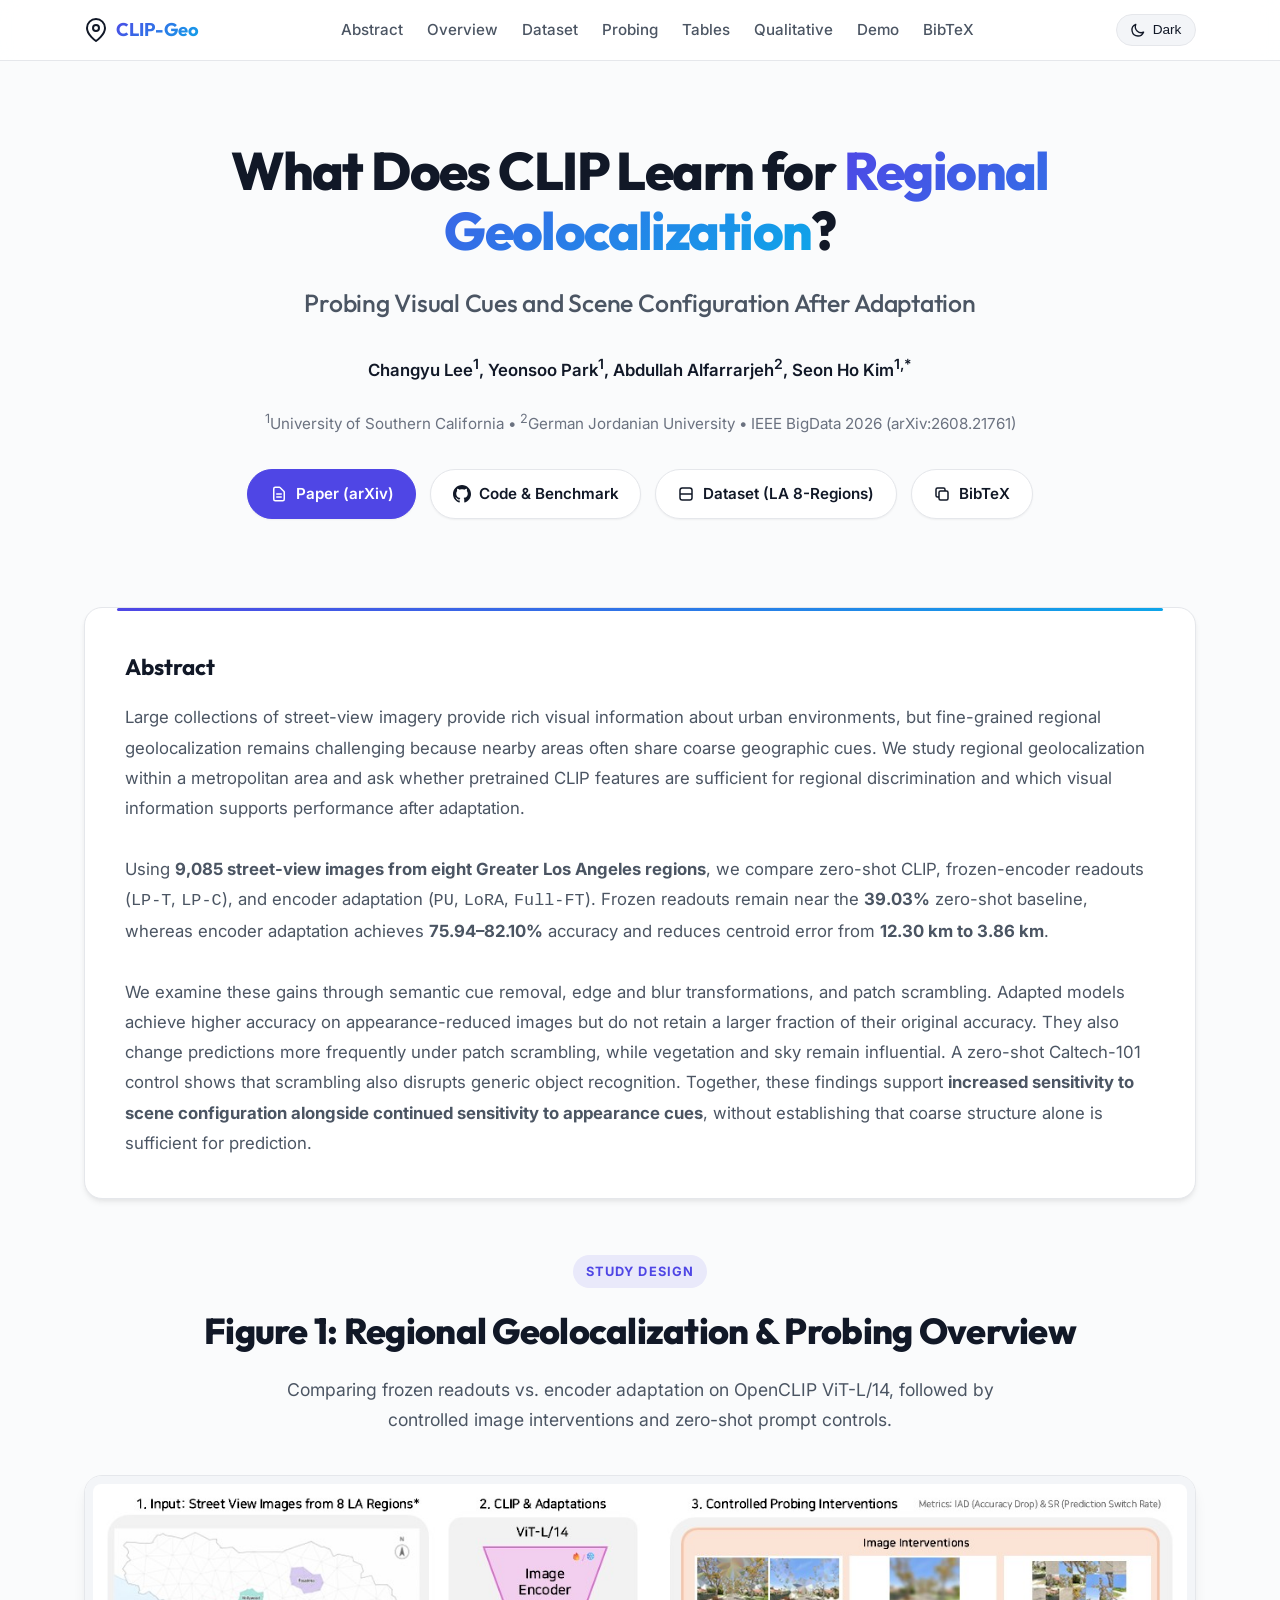
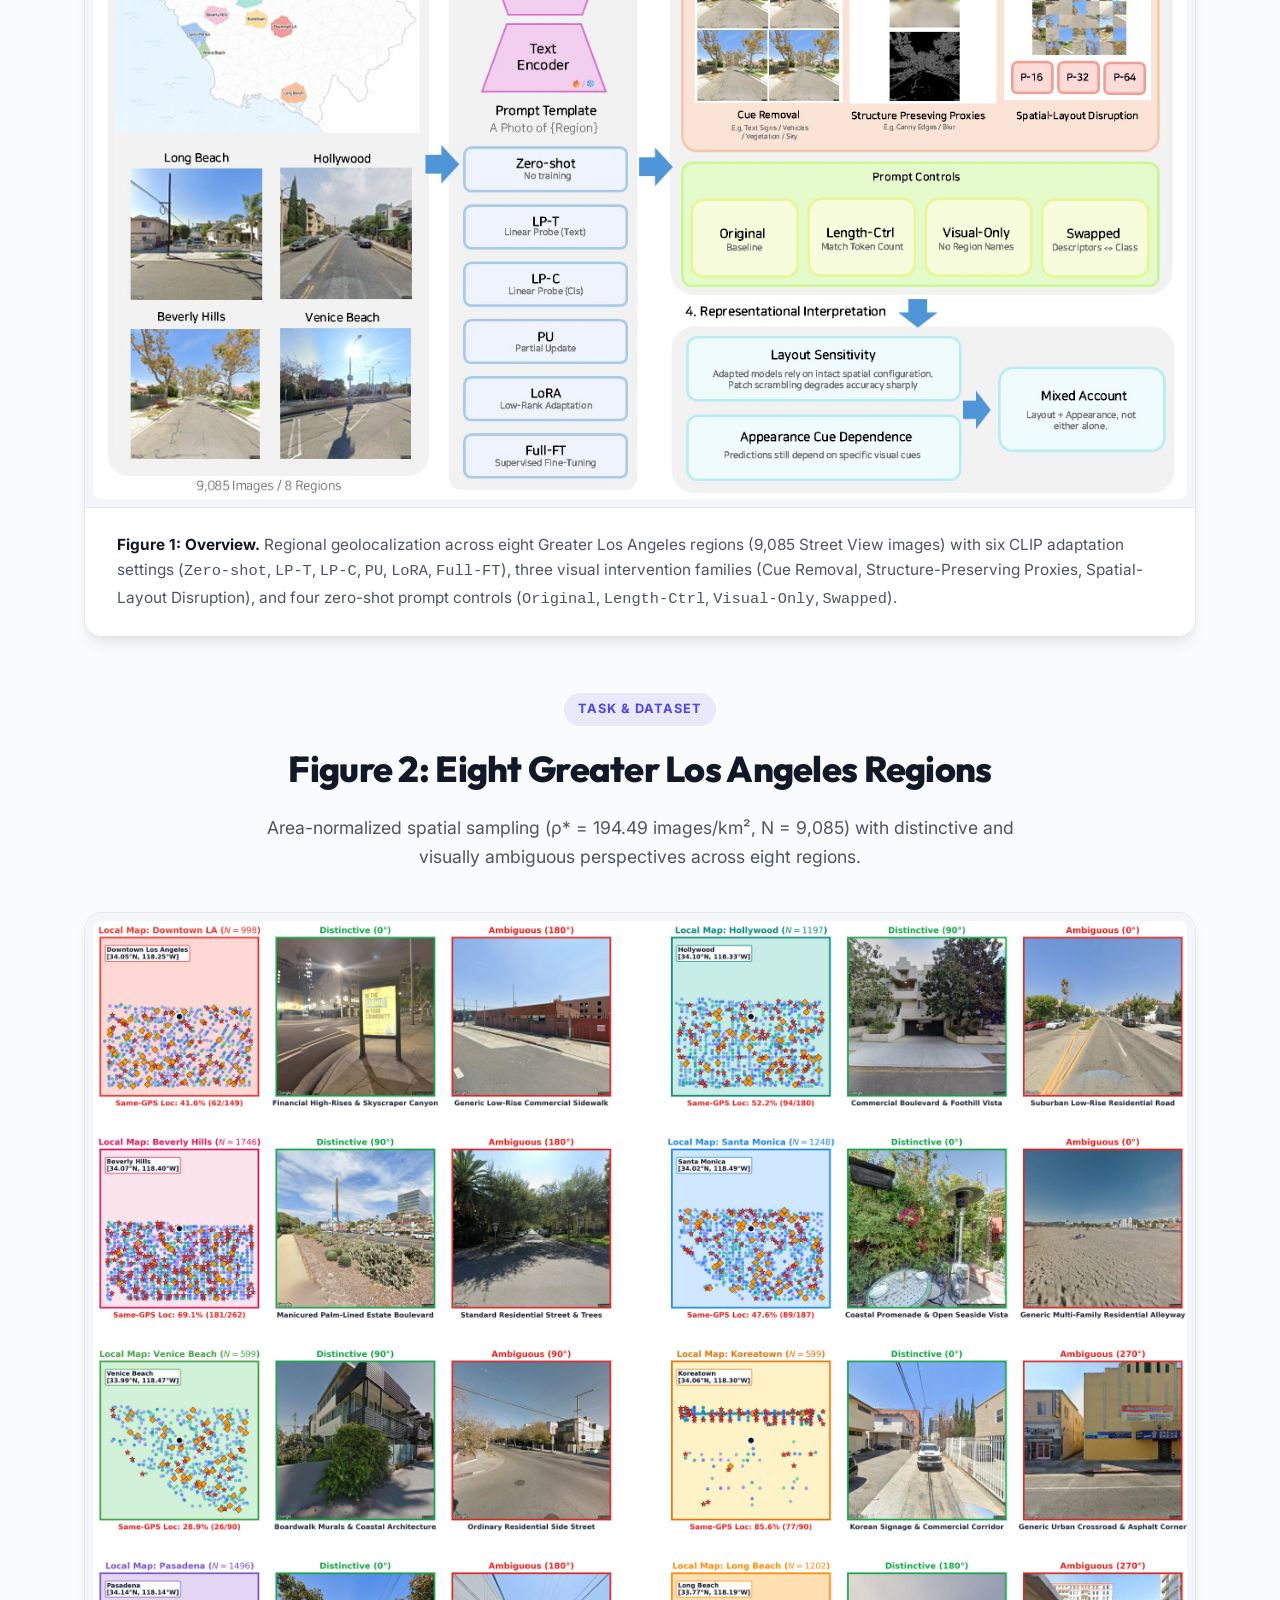
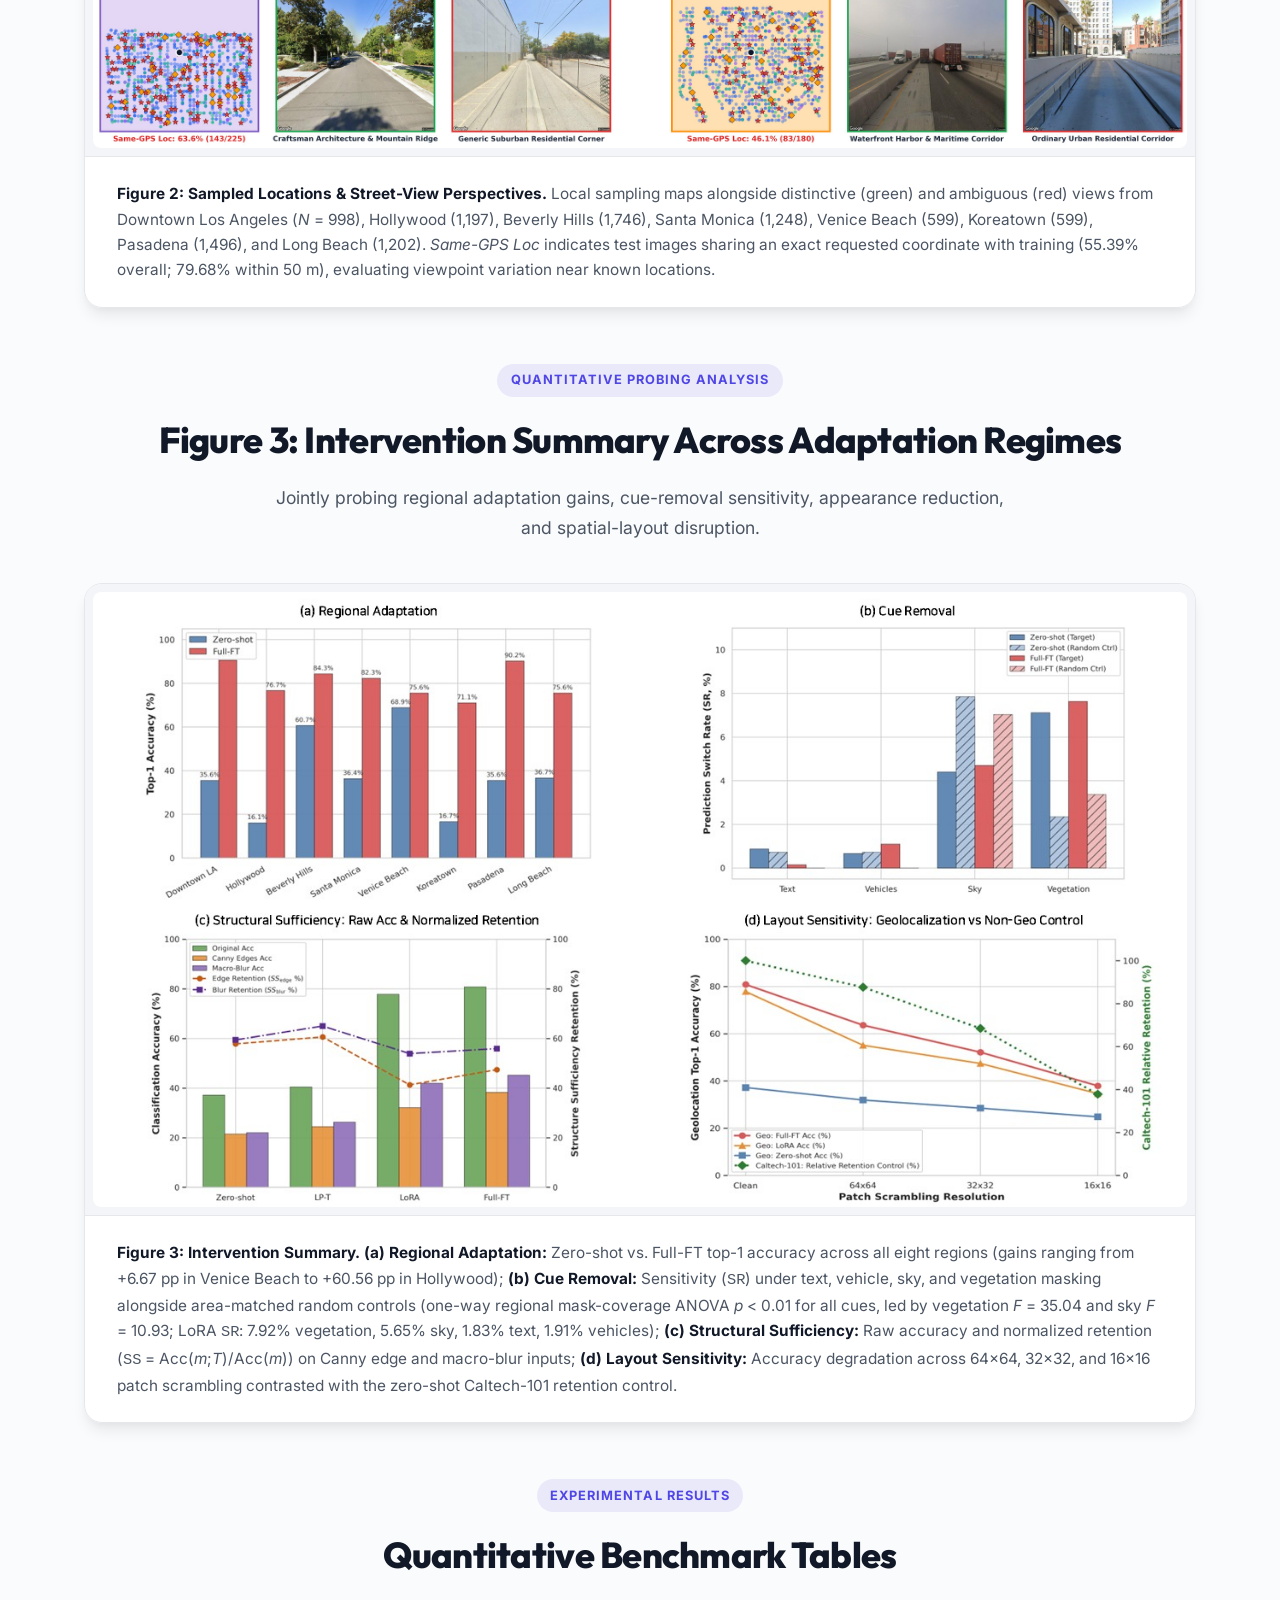
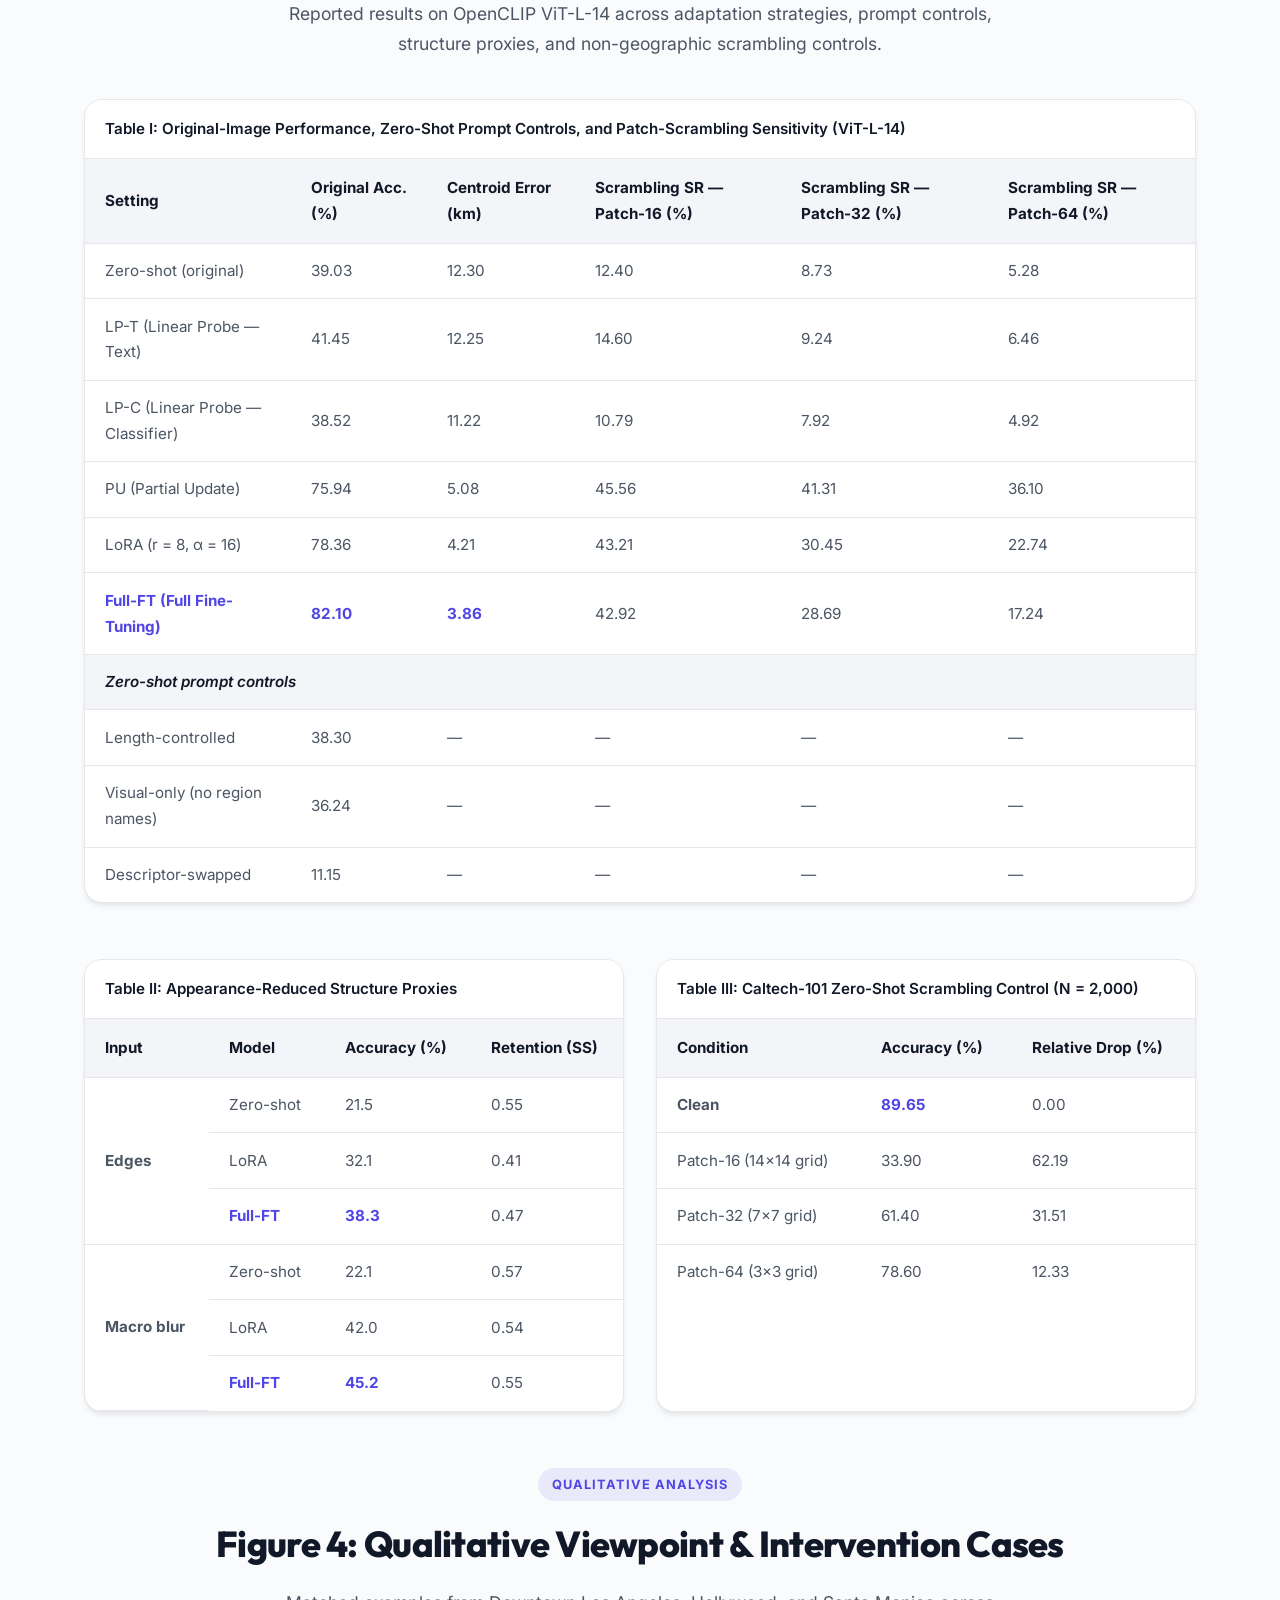
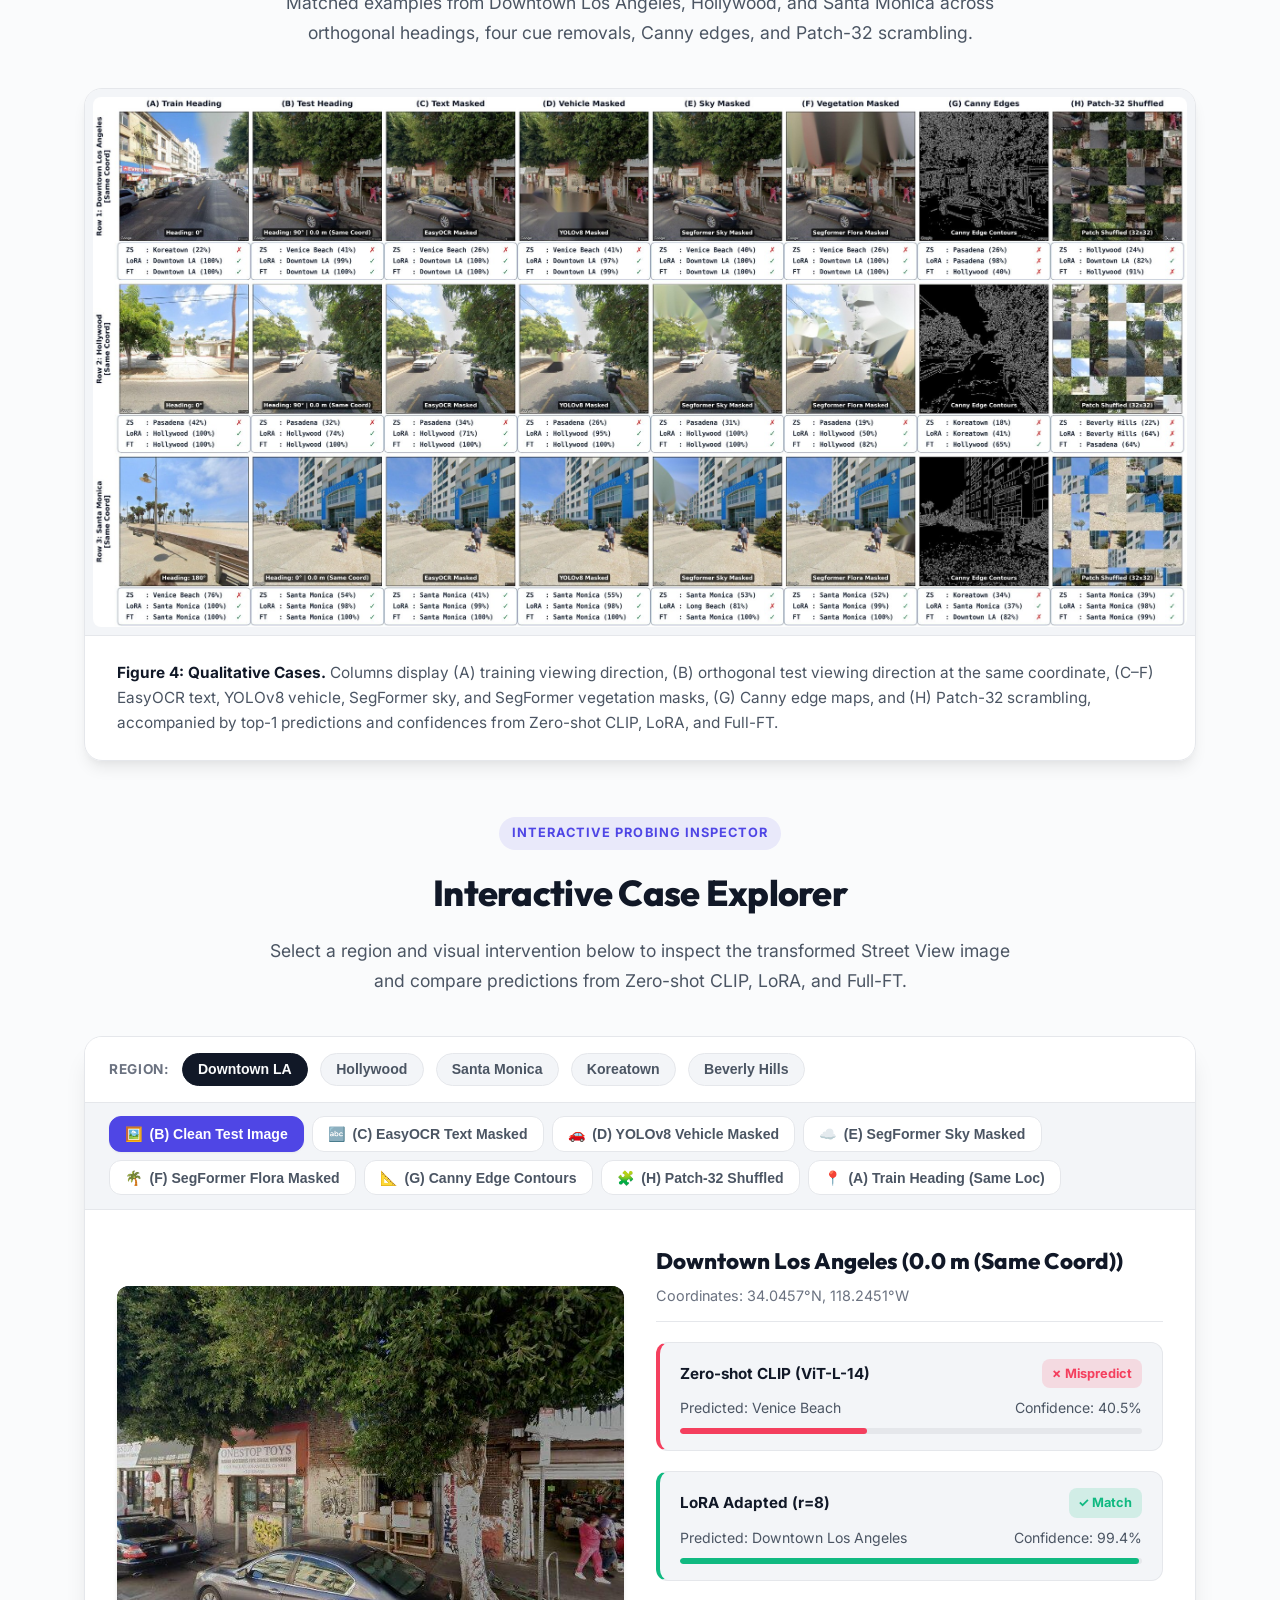
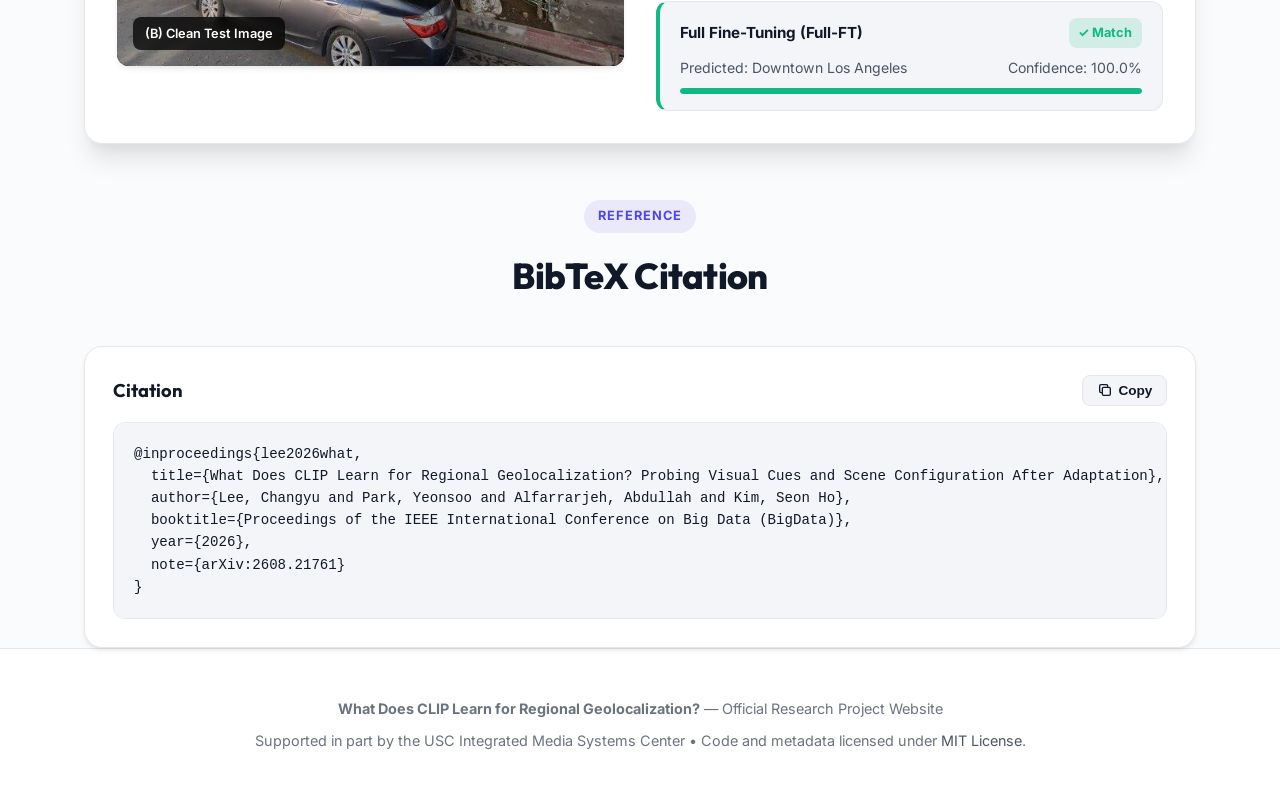
==== commit 99a1e3b0: "Initial release: What Does CLIP Learn for Regional Geolocalization? Probing Visual Cues and Scene Co" ====
--- a/index.html
+++ b/index.html
@@ -3,17 +3,17 @@
 <head>
   <meta charset="UTF-8">
   <meta name="viewport" content="width=device-width, initial-scale=1.0">
-  <title>Probing Spatial and Visual Cues in CLIP Geolocation</title>
-  
+  <title>What Does CLIP Learn for Regional Geolocalization?</title>
+
   <!-- SEO Meta Tags -->
-  <meta name="description" content="Official project page for 'Probing Spatial and Visual Cues in CLIP Geolocation'. Systematic benchmark and controlled probing suite for fine-grained geolocation.">
-  <meta name="keywords" content="CLIP, Geolocation, Vision-Language Models, Visual Probing, Spatial Structure, Visual Shortcuts, LoRA, OpenCLIP">
-  <meta name="author" content="Geolocation Representation Research Group">
+  <meta name="description" content="Official project page for 'What Does CLIP Learn for Regional Geolocalization? Probing Visual Cues and Scene Configuration After Adaptation' (IEEE BigData 2026).">
+  <meta name="keywords" content="CLIP, Regional Geolocalization, Vision-Language Models, Scene Configuration, Visual Interventions, LoRA, OpenCLIP, IEEE BigData">
+  <meta name="author" content="Changyu Lee, Yeonsoo Park, Abdullah Alfarrarjeh, Seon Ho Kim">
 
   <!-- Open Graph / Social Media -->
-  <meta property="og:title" content="Probing Spatial and Visual Cues in CLIP Geolocation">
-  <meta property="og:description" content="Probing Spatial Structure vs. Visual Shortcuts in Neighborhood-Level Geolocation with CLIP.">
-  <meta property="og:image" content="figures/Fig_LA_Map_and_StreetView_Dataset.png">
+  <meta property="og:title" content="What Does CLIP Learn for Regional Geolocalization?">
+  <meta property="og:description" content="Probing Visual Cues and Scene Configuration After Adaptation across Eight Greater Los Angeles Regions.">
+  <meta property="og:image" content="figures/figure1.jpg">
   <meta property="og:type" content="website">
 
   <!-- Google Fonts -->
@@ -38,11 +38,12 @@
       </a>
       <ul class="nav-links">
         <li><a href="#abstract">Abstract</a></li>
+        <li><a href="#overview">Overview</a></li>
         <li><a href="#dataset">Dataset</a></li>
-        <li><a href="#framework">Framework</a></li>
-        <li><a href="#livedemo">Live Demo</a></li>
-        <li><a href="#dissection">Dissection</a></li>
+        <li><a href="#dissection">Probing</a></li>
+        <li><a href="#benchmark">Tables</a></li>
         <li><a href="#qualitative">Qualitative</a></li>
+        <li><a href="#livedemo">Demo</a></li>
         <li><a href="#citation">BibTeX</a></li>
       </ul>
       <button class="theme-toggle-btn" id="theme-toggle" aria-label="Toggle Theme">
@@ -57,12 +58,12 @@
   <!-- Hero Section -->
   <header class="hero">
     <div class="container">
-      <h1 class="hero-title">Probing <em>Spatial and Visual Cues</em> in CLIP Geolocation</h1>
-      <p class="hero-subtitle">Dissecting Spatial Structure vs. Surface Shortcuts in Neighborhood-Level Place Recognition</p>
-      
+      <h1 class="hero-title">What Does CLIP Learn for <em>Regional Geolocalization</em>?</h1>
+      <p class="hero-subtitle">Probing Visual Cues and Scene Configuration After Adaptation</p>
+
       <div class="hero-meta">
-        <div class="author-group">Changyu Lee, Yeonsoo Park, Abdullah Alfarrarjeh, Seon Ho Kim</div>
-        <div class="affiliation">arXiv:2608.21761 [cs.AI] (2026)</div>
+        <div class="author-group">Changyu Lee<sup>1</sup>, Yeonsoo Park<sup>1</sup>, Abdullah Alfarrarjeh<sup>2</sup>, Seon Ho Kim<sup>1,*</sup></div>
+        <div class="affiliation"><sup>1</sup>University of Southern California &bull; <sup>2</sup>German Jordanian University &bull; IEEE BigData 2026 (arXiv:2608.21761)</div>
       </div>
 
       <!-- Action Badges -->
@@ -77,9 +78,9 @@
           <svg width="18" height="18" fill="currentColor" viewBox="0 0 24 24">
             <path d="M12 0c-6.626 0-12 5.373-12 12 0 5.302 3.438 9.8 8.207 11.387.599.111.793-.261.793-.577v-2.234c-3.338.726-4.033-1.416-4.033-1.416-.546-1.387-1.333-1.756-1.333-1.756-1.089-.745.083-.729.083-.729 1.205.084 1.839 1.237 1.839 1.237 1.07 1.834 2.807 1.304 3.492.997.107-.775.418-1.305.762-1.604-2.665-.305-5.467-1.334-5.467-5.931 0-1.311.469-2.381 1.236-3.221-.124-.303-.535-1.524.117-3.176 0 0 1.008-.322 3.301 1.23.957-.266 1.983-.399 3.003-.404 1.02.005 2.047.138 3.006.404 2.291-1.552 3.297-1.23 3.297-1.23.653 1.653.242 2.874.118 3.176.77.84 1.235 1.911 1.235 3.221 0 4.609-2.807 5.624-5.479 5.921.43.372.823 1.102.823 2.222v3.293c0 .319.192.694.801.576 4.765-1.589 8.199-6.086 8.199-11.386 0-6.627-5.373-12-12-12z"/>
           </svg>
-          Code & Benchmark
+          Code &amp; Benchmark
         </a>
-        <a href="dataset/" class="badge-btn">
+        <a href="https://github.com/cksrblee/clip-geolocation/tree/main/dataset" target="_blank" class="badge-btn">
           <svg width="18" height="18" fill="none" viewBox="0 0 24 24" stroke="currentColor">
             <path stroke-linecap="round" stroke-linejoin="round" stroke-width="2" d="M4 7v10c0 2 1 3 3 3h10c2 0 3-1 3-3V7c0-2-1-3-3-3H7c-2 0-3 1-3 3zm0 5h16" />
           </svg>
@@ -100,221 +101,301 @@
     <div class="abstract-box">
       <h2 class="abstract-title">Abstract</h2>
       <p class="abstract-text">
-        Vision-language foundation models (e.g., CLIP) have demonstrated remarkable zero-shot capabilities in country-level geolocation, but their internal representations on fine-grained <strong>intra-city geolocation</strong> remain an open question. When adapted to 8 iconic Los Angeles County neighborhoods, CLIP achieves dramatic performance gains (jumping from ~28% zero-shot to <strong>>76% with LoRA</strong> and <strong>>78% with Full Fine-Tuning</strong>). 
+        Large collections of street-view imagery provide rich visual information about urban environments, but fine-grained regional geolocalization remains challenging because nearby areas often share coarse geographic cues. We study regional geolocalization within a metropolitan area and ask whether pretrained CLIP features are sufficient for regional discrimination and which visual information supports performance after adaptation.
         <br><br>
-        However, what does this gain actually represent? <em>Did the model genuinely internalize the 3D spatial layout and architectural identity of each neighborhood, or did it overfit to surface-level visual shortcuts such as storefront text, vegetation distributions, and vehicle types?</em>
+        Using <strong>9,085 street-view images from eight Greater Los Angeles regions</strong>, we compare zero-shot CLIP, frozen-encoder readouts (<code>LP-T</code>, <code>LP-C</code>), and encoder adaptation (<code>PU</code>, <code>LoRA</code>, <code>Full-FT</code>). Frozen readouts remain near the <strong>39.03%</strong> zero-shot baseline, whereas encoder adaptation achieves <strong>75.94&ndash;82.10%</strong> accuracy and reduces centroid error from <strong>12.30 km to 3.86 km</strong>.
         <br><br>
-        To dissect this representation dilemma, we formulate a controlled 3-bundle probing protocol: (1) <strong>Bundle A (Shortcut Removal)</strong> via EasyOCR, YOLOv8, and SegFormer inpainting; (2) <strong>Bundle B (Structure Preservation)</strong> via Canny edges and dense depth maps; and (3) <strong>Bundle C (Spatial Configuration Probing)</strong> via multi-scale patch scrambling. Our empirical results demonstrate a <strong>Mixed Account</strong>: while adapted models amplify reliance on textual signage ($\Delta\text{SR} > 0$), they simultaneously learn genuine 3D geometric layout representations ($\Delta\text{SS} > 0$), retaining >55% accuracy on pure structural contours alone.
+        We examine these gains through semantic cue removal, edge and blur transformations, and patch scrambling. Adapted models achieve higher accuracy on appearance-reduced images but do not retain a larger fraction of their original accuracy. They also change predictions more frequently under patch scrambling, while vegetation and sky remain influential. A zero-shot Caltech-101 control shows that scrambling also disrupts generic object recognition. Together, these findings support <strong>increased sensitivity to scene configuration alongside continued sensitivity to appearance cues</strong>, without establishing that coarse structure alone is sufficient for prediction.
       </p>
     </div>
   </section>
 
-  <!-- Section 1: Figure 1 - Dataset & Mapping -->
-  <section id="dataset" class="container">
-    <div class="section-header">
-      <span class="section-tag">Dataset & Geographic Grounding</span>
-      <h2 class="section-title">Figure 1: LA County Neighborhood Dataset & Mapping</h2>
-      <p class="section-subtitle">Fine-grained spatial sampling across 8 iconic Los Angeles County neighborhoods with local GPS distribution and Distinctive vs. Ambiguous heading views.</p>
+  <!-- Figure 1: Study Overview -->
+  <section id="overview" class="container">
+    <div class="section-header">
+      <span class="section-tag">Study Design</span>
+      <h2 class="section-title">Figure 1: Regional Geolocalization &amp; Probing Overview</h2>
+      <p class="section-subtitle">Comparing frozen readouts vs. encoder adaptation on OpenCLIP ViT-L/14, followed by controlled image interventions and zero-shot prompt controls.</p>
     </div>
 
     <div class="figure-card">
       <div class="figure-img-wrapper">
-        <img src="figures/Fig_LA_Map_and_StreetView_Dataset.png" alt="Figure 1: LA County Map and Street View Dataset Overview" class="figure-img">
+        <img src="figures/figure1.jpg" alt="Figure 1: Overview of regional geolocalization with CLIP adaptation, visual interventions, and zero-shot prompt controls" class="figure-img">
       </div>
       <div class="figure-caption">
-        <strong>Figure 1: Spatial Sampling & Street View Diversity Across 8 LA County Neighborhoods.</strong>
-        Each neighborhood panel displays: (Left) Local GPS scatter distribution and exact same-location retrieval baseline accuracy; (Center, Green border) Distinctive heading view capturing neighborhood-defining features (e.g. Downtown LA skyscrapers, Beverly Hills palm boulevards, Koreatown bilingual signage); (Right, Red border) Ambiguous heading view containing generic asphalt roads or low-rise alleys that challenge representation learning.
-      </div>
-    </div>
-  </section>
-
-  <!-- Section 2: Figure 2 - Pipeline Architecture & Framework -->
-  <section id="framework" class="container">
-    <div class="section-header">
-      <span class="section-tag">Methodological Architecture</span>
-      <h2 class="section-title">Figure 2: Overall Pipeline Architecture & Probing Framework</h2>
-      <p class="section-subtitle">Systematic experimental progression from street view dataset ingestion and multi-strategy CLIP adaptation to controlled causal probing and representational interpretation.</p>
+        <strong>Figure 1: Overview.</strong>
+        Regional geolocalization across eight Greater Los Angeles regions (9,085 Street View images) with six CLIP adaptation settings (<code>Zero-shot</code>, <code>LP-T</code>, <code>LP-C</code>, <code>PU</code>, <code>LoRA</code>, <code>Full-FT</code>), three visual intervention families (Cue Removal, Structure-Preserving Proxies, Spatial-Layout Disruption), and four zero-shot prompt controls (<code>Original</code>, <code>Length-Ctrl</code>, <code>Visual-Only</code>, <code>Swapped</code>).
+      </div>
+    </div>
+  </section>
+
+  <!-- Figure 2: Dataset & Spatial Sampling -->
+  <section id="dataset" class="container">
+    <div class="section-header">
+      <span class="section-tag">Task &amp; Dataset</span>
+      <h2 class="section-title">Figure 2: Eight Greater Los Angeles Regions</h2>
+      <p class="section-subtitle">Area-normalized spatial sampling (&rho;* = 194.49 images/km&sup2;, N = 9,085) with distinctive and visually ambiguous perspectives across eight regions.</p>
     </div>
 
     <div class="figure-card">
       <div class="figure-img-wrapper">
-        <!-- SVG Architecture Diagram reproducing Image 3 perfectly -->
-        <svg viewBox="0 0 1200 680" style="width: 100%; height: auto; display: block; background: #fafbfc; font-family: 'Inter', sans-serif;">
-          <!-- Panel 1: Input -->
-          <g id="p1">
-            <rect x="20" y="20" width="310" height="640" rx="16" fill="#ffffff" stroke="#e2e8f0" stroke-width="1.5"/>
-            <text x="175" y="55" font-size="16" font-weight="700" text-anchor="middle" fill="#1e293b">1. Input: 8 LA Regions Dataset</text>
-            <text x="175" y="78" font-size="13" fill="#64748b" text-anchor="middle">9,085 Multi-Heading Street View Images</text>
-            <image href="figures/Fig_LA_Map_and_StreetView_Dataset.png" x="35" y="100" width="280" height="180" preserveAspectRatio="xMidYMid slice" style="border-radius: 8px;"/>
-            <!-- 4 Region Preview Mini-Cards -->
-            <g transform="translate(35, 300)">
-              <rect x="0" y="0" width="135" height="155" rx="8" fill="#f8fafc" stroke="#cbd5e1"/>
-              <image href="assets/demo_images/downtown_la_clean.jpg" x="5" y="5" width="125" height="110" preserveAspectRatio="xMidYMid slice"/>
-              <text x="67" y="135" font-size="12" font-weight="600" text-anchor="middle" fill="#334155">Downtown LA</text>
-            </g>
-            <g transform="translate(180, 300)">
-              <rect x="0" y="0" width="135" height="155" rx="8" fill="#f8fafc" stroke="#cbd5e1"/>
-              <image href="assets/demo_images/hollywood_clean.jpg" x="5" y="5" width="125" height="110" preserveAspectRatio="xMidYMid slice"/>
-              <text x="67" y="135" font-size="12" font-weight="600" text-anchor="middle" fill="#334155">Hollywood</text>
-            </g>
-            <g transform="translate(35, 470)">
-              <rect x="0" y="0" width="135" height="155" rx="8" fill="#f8fafc" stroke="#cbd5e1"/>
-              <image href="assets/demo_images/beverly_hills_clean.jpg" x="5" y="5" width="125" height="110" preserveAspectRatio="xMidYMid slice"/>
-              <text x="67" y="135" font-size="12" font-weight="600" text-anchor="middle" fill="#334155">Beverly Hills</text>
-            </g>
-            <g transform="translate(180, 470)">
-              <rect x="0" y="0" width="135" height="155" rx="8" fill="#f8fafc" stroke="#cbd5e1"/>
-              <image href="assets/demo_images/santa_monica_clean.jpg" x="5" y="5" width="125" height="110" preserveAspectRatio="xMidYMid slice"/>
-              <text x="67" y="135" font-size="12" font-weight="600" text-anchor="middle" fill="#334155">Santa Monica</text>
-            </g>
-          </g>
-
-          <!-- Arrow 1 -> 2 -->
-          <path d="M 335 340 L 365 340" stroke="#6366f1" stroke-width="4" marker-end="url(#arrowhead)" fill="none"/>
-
-          <!-- Panel 2: CLIP & Adaptations -->
-          <g id="p2" transform="translate(370, 20)">
-            <rect x="0" y="0" width="240" height="640" rx="16" fill="#ffffff" stroke="#e2e8f0" stroke-width="1.5"/>
-            <text x="120" y="45" font-size="16" font-weight="700" text-anchor="middle" fill="#1e293b">2. CLIP & Adaptations</text>
-            <text x="120" y="68" font-size="13" fill="#6366f1" font-weight="600" text-anchor="middle">ViT-L/14 Vision Backbone</text>
-            
-            <!-- Encoder Blocks -->
-            <path d="M 30 90 L 210 90 L 170 145 L 70 145 Z" fill="#fdf2f8" stroke="#ec4899" stroke-width="1.5"/>
-            <text x="120" y="122" font-size="13" font-weight="700" text-anchor="middle" fill="#be185d">Image Encoder</text>
-
-            <path d="M 70 155 L 170 155 L 210 210 L 30 210 Z" fill="#f5f3ff" stroke="#8b5cf6" stroke-width="1.5"/>
-            <text x="120" y="188" font-size="13" font-weight="700" text-anchor="middle" fill="#6d28d9">Text Encoder</text>
-            
-            <text x="120" y="235" font-size="11" fill="#64748b" text-anchor="middle">"A street view photo in {Region}"</text>
-
-            <!-- Adaptation Strategy Pills -->
-            <g transform="translate(20, 255)">
-              <rect x="0" y="0" width="200" height="50" rx="8" fill="#eff6ff" stroke="#bfdbfe"/>
-              <text x="100" y="25" font-size="13" font-weight="700" text-anchor="middle" fill="#1d4ed8">Zero-shot</text>
-              <text x="100" y="42" font-size="11" fill="#60a5fa" text-anchor="middle">No training (Baseline)</text>
-            </g>
-            <g transform="translate(20, 315)">
-              <rect x="0" y="0" width="200" height="50" rx="8" fill="#eff6ff" stroke="#bfdbfe"/>
-              <text x="100" y="25" font-size="13" font-weight="700" text-anchor="middle" fill="#1d4ed8">LP-T / LP-C</text>
-              <text x="100" y="42" font-size="11" fill="#60a5fa" text-anchor="middle">Linear Probing</text>
-            </g>
-            <g transform="translate(20, 375)">
-              <rect x="0" y="0" width="200" height="50" rx="8" fill="#eff6ff" stroke="#bfdbfe"/>
-              <text x="100" y="25" font-size="13" font-weight="700" text-anchor="middle" fill="#1d4ed8">LoRA (PEFT)</text>
-              <text x="100" y="42" font-size="11" fill="#60a5fa" text-anchor="middle">r=8 Low-Rank Adaptation</text>
-            </g>
-            <g transform="translate(20, 435)">
-              <rect x="0" y="0" width="200" height="50" rx="8" fill="#eff6ff" stroke="#bfdbfe"/>
-              <text x="100" y="25" font-size="13" font-weight="700" text-anchor="middle" fill="#1d4ed8">Full Fine-Tuning</text>
-              <text x="100" y="42" font-size="11" fill="#60a5fa" text-anchor="middle">Supervised End-to-End</text>
-            </g>
-            <g transform="translate(20, 495)">
-              <rect x="0" y="0" width="200" height="50" rx="8" fill="#eff6ff" stroke="#bfdbfe"/>
-              <text x="100" y="25" font-size="13" font-weight="700" text-anchor="middle" fill="#1d4ed8">Contrastive FT</text>
-              <text x="100" y="42" font-size="11" fill="#60a5fa" text-anchor="middle">Region-Aware Pairs</text>
-            </g>
-          </g>
-
-          <!-- Arrow 2 -> 3 -->
-          <path d="M 615 340 L 645 340" stroke="#6366f1" stroke-width="4" marker-end="url(#arrowhead)" fill="none"/>
-
-          <!-- Panel 3: Controlled Probing Interventions -->
-          <g id="p3" transform="translate(650, 20)">
-            <rect x="0" y="0" width="530" height="420" rx="16" fill="#fff7ed" stroke="#fed7aa" stroke-width="1.5"/>
-            <text x="20" y="40" font-size="16" font-weight="700" fill="#9a3412">3. Controlled Probing Interventions</text>
-            <text x="510" y="40" font-size="12" font-weight="600" text-anchor="end" fill="#c2410c">Metrics: SR (Drop) &amp; SS (Retention)</text>
-
-            <!-- Bundle A -->
-            <g transform="translate(15, 60)">
-              <rect x="0" y="0" width="160" height="230" rx="8" fill="#ffffff" stroke="#ffedd5"/>
-              <text x="80" y="25" font-size="13" font-weight="700" text-anchor="middle" fill="#9a3412">Bundle A</text>
-              <text x="80" y="42" font-size="11" text-anchor="middle" fill="#ea580c">Shortcut Removal</text>
-              <image href="assets/demo_images/downtown_la_text_masked.jpg" x="10" y="55" width="140" height="90" preserveAspectRatio="xMidYMid slice"/>
-              <text x="80" y="165" font-size="11" text-anchor="middle" fill="#475569">• Text Masking (OCR)</text>
-              <text x="80" y="185" font-size="11" text-anchor="middle" fill="#475569">• Vehicle/Person (YOLO)</text>
-              <text x="80" y="205" font-size="11" text-anchor="middle" fill="#475569">• Sky &amp; Flora (SegFormer)</text>
-            </g>
-
-            <!-- Bundle B -->
-            <g transform="translate(185, 60)">
-              <rect x="0" y="0" width="160" height="230" rx="8" fill="#ffffff" stroke="#ffedd5"/>
-              <text x="80" y="25" font-size="13" font-weight="700" text-anchor="middle" fill="#9a3412">Bundle B</text>
-              <text x="80" y="42" font-size="11" text-anchor="middle" fill="#ea580c">Structure Preservation</text>
-              <image href="assets/demo_images/downtown_la_edges.jpg" x="10" y="55" width="140" height="90" preserveAspectRatio="xMidYMid slice"/>
-              <text x="80" y="165" font-size="11" text-anchor="middle" fill="#475569">• Canny Edge Contours</text>
-              <text x="80" y="185" font-size="11" text-anchor="middle" fill="#475569">• Monocular Depth Map</text>
-              <text x="80" y="205" font-size="11" text-anchor="middle" fill="#475569">• Macro Gaussian Blur</text>
-            </g>
-
-            <!-- Bundle C -->
-            <g transform="translate(355, 60)">
-              <rect x="0" y="0" width="160" height="230" rx="8" fill="#ffffff" stroke="#ffedd5"/>
-              <text x="80" y="25" font-size="13" font-weight="700" text-anchor="middle" fill="#9a3412">Bundle C</text>
-              <text x="80" y="42" font-size="11" text-anchor="middle" fill="#ea580c">Layout Disruption</text>
-              <image href="assets/demo_images/downtown_la_patch32.jpg" x="10" y="55" width="140" height="90" preserveAspectRatio="xMidYMid slice"/>
-              <text x="80" y="165" font-size="11" text-anchor="middle" fill="#475569">• Patch-16 Shuffled</text>
-              <text x="80" y="185" font-size="11" text-anchor="middle" fill="#475569">• Patch-32 Shuffled</text>
-              <text x="80" y="205" font-size="11" text-anchor="middle" fill="#475569">• Patch-64 Shuffled</text>
-            </g>
-
-            <!-- Prompt Controls Row -->
-            <g transform="translate(15, 305)">
-              <rect x="0" y="0" width="500" height="100" rx="8" fill="#f0fdf4" stroke="#bbf7d0"/>
-              <text x="20" y="25" font-size="12" font-weight="700" fill="#166534">Prompt Controls &amp; Permutation (P_swap)</text>
-              <text x="20" y="50" font-size="11" fill="#334155">Original Baseline vs Length-Matched vs Visual Descriptors vs Swapped Descriptors</text>
-              <text x="20" y="75" font-size="11" font-weight="600" fill="#15803d">Tests falsifiability: Do LLM-generated cues ground to vision or act as decorative tokens?</text>
-            </g>
-          </g>
-
-          <!-- Arrow 3 -> 4 -->
-          <path d="M 915 445 L 915 465" stroke="#6366f1" stroke-width="4" marker-end="url(#arrowhead)" fill="none"/>
-
-          <!-- Panel 4: Representational Interpretation -->
-          <g id="p4" transform="translate(650, 470)">
-            <rect x="0" y="0" width="530" height="190" rx="16" fill="#f8fafc" stroke="#cbd5e1" stroke-width="1.5"/>
-            <text x="20" y="35" font-size="15" font-weight="700" fill="#1e293b">4. Representational Interpretation</text>
-            
-            <g transform="translate(20, 50)">
-              <rect x="0" y="0" width="235" height="120" rx="8" fill="#eff6ff" stroke="#bfdbfe"/>
-              <text x="15" y="25" font-size="13" font-weight="700" fill="#1e40af">Layout Sensitivity</text>
-              <text x="15" y="50" font-size="11" fill="#334155">• Fine-tuning demands intact 2D spatial arrangement.</text>
-              <text x="15" y="85" font-size="11" fill="#334155">• Scrambling degrades geolocation 3× more than Caltech-101.</text>
-            </g>
-
-            <g transform="translate(275, 50)">
-              <rect x="0" y="0" width="235" height="120" rx="8" fill="#fef2f2" stroke="#fecaca"/>
-              <text x="15" y="25" font-size="13" font-weight="700" fill="#991b1b">Appearance Cue Dependence</text>
-              <text x="15" y="50" font-size="11" fill="#334155">• Text &amp; vegetation removal incurs measurable drop.</text>
-              <text x="15" y="85" font-size="11" font-weight="700" fill="#b91c1c">Conclusion: Mixed Account (Layout + Cues)</text>
-            </g>
-          </g>
-
-          <defs>
-            <marker id="arrowhead" markerWidth="6" markerHeight="6" refX="4" refY="3" orient="auto">
-              <polygon points="0 0, 6 3, 0 6" fill="#6366f1" />
-            </marker>
-          </defs>
-        </svg>
+        <img src="figures/figure2.jpg" alt="Figure 2: Sampled locations and distinctive and ambiguous views from eight Greater Los Angeles regions" class="figure-img">
       </div>
       <div class="figure-caption">
-        <strong>Figure 2: Methodological Workflow & Representation Probing Pipeline.</strong>
-        (1) Spatial uniform ingestion of 9,085 multi-heading Street View panoramas across 8 LA regions; (2) Multi-strategy CLIP adaptation comparing Zero-shot, Linear Probing (LP-T, LP-C), LoRA, and Full-FT; (3) Controlled Probing across Cue Removal (Bundle A), Structure Proxies (Bundle B), and Spatial Layout Disruption (Bundle C); (4) Final representational decomposition supporting the <em>Mixed Account</em>.
-      </div>
-    </div>
-  </section>
-
-  <!-- Section 3: Live Demo - Interactive Probing Inspector -->
+        <strong>Figure 2: Sampled Locations &amp; Street-View Perspectives.</strong>
+        Local sampling maps alongside distinctive (green) and ambiguous (red) views from Downtown Los Angeles (<em>N</em> = 998), Hollywood (1,197), Beverly Hills (1,746), Santa Monica (1,248), Venice Beach (599), Koreatown (599), Pasadena (1,496), and Long Beach (1,202). <em>Same-GPS Loc</em> indicates test images sharing an exact requested coordinate with training (55.39% overall; 79.68% within 50 m), evaluating viewpoint variation near known locations.
+      </div>
+    </div>
+  </section>
+
+  <!-- Figure 3: 4-Panel Intervention Summary -->
+  <section id="dissection" class="container">
+    <div class="section-header">
+      <span class="section-tag">Quantitative Probing Analysis</span>
+      <h2 class="section-title">Figure 3: Intervention Summary Across Adaptation Regimes</h2>
+      <p class="section-subtitle">Jointly probing regional adaptation gains, cue-removal sensitivity, appearance reduction, and spatial-layout disruption.</p>
+    </div>
+
+    <div class="figure-card">
+      <div class="figure-img-wrapper">
+        <img src="figures/figure3.jpg" alt="Figure 3: Intervention summary across regional gains, cue removal, appearance reduction, and layout disruption" class="figure-img">
+      </div>
+      <div class="figure-caption">
+        <strong>Figure 3: Intervention Summary.</strong>
+        <strong>(a) Regional Adaptation:</strong> Zero-shot vs. Full-FT top-1 accuracy across all eight regions (gains ranging from +6.67 pp in Venice Beach to +60.56 pp in Hollywood);
+        <strong>(b) Cue Removal:</strong> Sensitivity (<code>SR</code>) under text, vehicle, sky, and vegetation masking alongside area-matched random controls (one-way regional mask-coverage ANOVA <em>p</em> &lt; 0.01 for all cues, led by vegetation <em>F</em> = 35.04 and sky <em>F</em> = 10.93; LoRA <code>SR</code>: 7.92% vegetation, 5.65% sky, 1.83% text, 1.91% vehicles);
+        <strong>(c) Structural Sufficiency:</strong> Raw accuracy and normalized retention (<code>SS</code> = Acc(<em>m</em>;<em>T</em>)/Acc(<em>m</em>)) on Canny edge and macro-blur inputs;
+        <strong>(d) Layout Sensitivity:</strong> Accuracy degradation across 64&times;64, 32&times;32, and 16&times;16 patch scrambling contrasted with the zero-shot Caltech-101 retention control.
+      </div>
+    </div>
+  </section>
+
+  <!-- Paper Quantitative Tables (Tables I-III) -->
+  <section id="benchmark" class="container">
+    <div class="section-header">
+      <span class="section-tag">Experimental Results</span>
+      <h2 class="section-title">Quantitative Benchmark Tables</h2>
+      <p class="section-subtitle">Reported results on OpenCLIP ViT-L-14 across adaptation strategies, prompt controls, structure proxies, and non-geographic scrambling controls.</p>
+    </div>
+
+    <!-- Table I -->
+    <div class="table-container">
+      <div class="table-caption-bar">
+        Table I: Original-Image Performance, Zero-Shot Prompt Controls, and Patch-Scrambling Sensitivity (ViT-L-14)
+      </div>
+      <table>
+        <thead>
+          <tr>
+            <th>Setting</th>
+            <th>Original Acc. (%)</th>
+            <th>Centroid Error (km)</th>
+            <th>Scrambling SR &mdash; Patch-16 (%)</th>
+            <th>Scrambling SR &mdash; Patch-32 (%)</th>
+            <th>Scrambling SR &mdash; Patch-64 (%)</th>
+          </tr>
+        </thead>
+        <tbody>
+          <tr>
+            <td>Zero-shot (original)</td>
+            <td>39.03</td>
+            <td>12.30</td>
+            <td>12.40</td>
+            <td>8.73</td>
+            <td>5.28</td>
+          </tr>
+          <tr>
+            <td>LP-T (Linear Probe &mdash; Text)</td>
+            <td>41.45</td>
+            <td>12.25</td>
+            <td>14.60</td>
+            <td>9.24</td>
+            <td>6.46</td>
+          </tr>
+          <tr>
+            <td>LP-C (Linear Probe &mdash; Classifier)</td>
+            <td>38.52</td>
+            <td>11.22</td>
+            <td>10.79</td>
+            <td>7.92</td>
+            <td>4.92</td>
+          </tr>
+          <tr>
+            <td>PU (Partial Update)</td>
+            <td>75.94</td>
+            <td>5.08</td>
+            <td>45.56</td>
+            <td>41.31</td>
+            <td>36.10</td>
+          </tr>
+          <tr>
+            <td>LoRA (r = 8, &alpha; = 16)</td>
+            <td>78.36</td>
+            <td>4.21</td>
+            <td>43.21</td>
+            <td>30.45</td>
+            <td>22.74</td>
+          </tr>
+          <tr>
+            <td class="highlight-cell">Full-FT (Full Fine-Tuning)</td>
+            <td class="highlight-cell">82.10</td>
+            <td class="highlight-cell">3.86</td>
+            <td>42.92</td>
+            <td>28.69</td>
+            <td>17.24</td>
+          </tr>
+          <tr class="subrow-header">
+            <td colspan="6">Zero-shot prompt controls</td>
+          </tr>
+          <tr>
+            <td>Length-controlled</td>
+            <td>38.30</td>
+            <td>&mdash;</td>
+            <td>&mdash;</td>
+            <td>&mdash;</td>
+            <td>&mdash;</td>
+          </tr>
+          <tr>
+            <td>Visual-only (no region names)</td>
+            <td>36.24</td>
+            <td>&mdash;</td>
+            <td>&mdash;</td>
+            <td>&mdash;</td>
+            <td>&mdash;</td>
+          </tr>
+          <tr>
+            <td>Descriptor-swapped</td>
+            <td>11.15</td>
+            <td>&mdash;</td>
+            <td>&mdash;</td>
+            <td>&mdash;</td>
+            <td>&mdash;</td>
+          </tr>
+        </tbody>
+      </table>
+    </div>
+
+    <!-- Tables II & III Side-by-Side -->
+    <div class="tables-grid-two">
+      <div class="table-container">
+        <div class="table-caption-bar">
+          Table II: Appearance-Reduced Structure Proxies
+        </div>
+        <table>
+          <thead>
+            <tr>
+              <th>Input</th>
+              <th>Model</th>
+              <th>Accuracy (%)</th>
+              <th>Retention (SS)</th>
+            </tr>
+          </thead>
+          <tbody>
+            <tr>
+              <td rowspan="3"><strong>Edges</strong></td>
+              <td>Zero-shot</td>
+              <td>21.5</td>
+              <td>0.55</td>
+            </tr>
+            <tr>
+              <td>LoRA</td>
+              <td>32.1</td>
+              <td>0.41</td>
+            </tr>
+            <tr>
+              <td class="highlight-cell">Full-FT</td>
+              <td class="highlight-cell">38.3</td>
+              <td>0.47</td>
+            </tr>
+            <tr>
+              <td rowspan="3"><strong>Macro blur</strong></td>
+              <td>Zero-shot</td>
+              <td>22.1</td>
+              <td>0.57</td>
+            </tr>
+            <tr>
+              <td>LoRA</td>
+              <td>42.0</td>
+              <td>0.54</td>
+            </tr>
+            <tr>
+              <td class="highlight-cell">Full-FT</td>
+              <td class="highlight-cell">45.2</td>
+              <td>0.55</td>
+            </tr>
+          </tbody>
+        </table>
+      </div>
+
+      <div class="table-container">
+        <div class="table-caption-bar">
+          Table III: Caltech-101 Zero-Shot Scrambling Control (N = 2,000)
+        </div>
+        <table>
+          <thead>
+            <tr>
+              <th>Condition</th>
+              <th>Accuracy (%)</th>
+              <th>Relative Drop (%)</th>
+            </tr>
+          </thead>
+          <tbody>
+            <tr>
+              <td><strong>Clean</strong></td>
+              <td class="highlight-cell">89.65</td>
+              <td>0.00</td>
+            </tr>
+            <tr>
+              <td>Patch-16 (14&times;14 grid)</td>
+              <td>33.90</td>
+              <td>62.19</td>
+            </tr>
+            <tr>
+              <td>Patch-32 (7&times;7 grid)</td>
+              <td>61.40</td>
+              <td>31.51</td>
+            </tr>
+            <tr>
+              <td>Patch-64 (3&times;3 grid)</td>
+              <td>78.60</td>
+              <td>12.33</td>
+            </tr>
+          </tbody>
+        </table>
+      </div>
+    </div>
+  </section>
+
+  <!-- Figure 4: Qualitative Cases -->
+  <section id="qualitative" class="container">
+    <div class="section-header">
+      <span class="section-tag">Qualitative Analysis</span>
+      <h2 class="section-title">Figure 4: Qualitative Viewpoint &amp; Intervention Cases</h2>
+      <p class="section-subtitle">Matched examples from Downtown Los Angeles, Hollywood, and Santa Monica across orthogonal headings, four cue removals, Canny edges, and Patch-32 scrambling.</p>
+    </div>
+
+    <div class="figure-card">
+      <div class="figure-img-wrapper">
+        <img src="figures/figure4.jpg" alt="Figure 4: Qualitative cases from Downtown Los Angeles, Hollywood, and Santa Monica" class="figure-img">
+      </div>
+      <div class="figure-caption">
+        <strong>Figure 4: Qualitative Cases.</strong>
+        Columns display (A) training viewing direction, (B) orthogonal test viewing direction at the same coordinate, (C&ndash;F) EasyOCR text, YOLOv8 vehicle, SegFormer sky, and SegFormer vegetation masks, (G) Canny edge maps, and (H) Patch-32 scrambling, accompanied by top-1 predictions and confidences from Zero-shot CLIP, LoRA, and Full-FT.
+      </div>
+    </div>
+  </section>
+
+  <!-- Interactive Probing Inspector -->
   <section id="livedemo" class="container">
     <div class="section-header">
       <span class="section-tag">Interactive Probing Inspector</span>
-      <h2 class="section-title">Live Demonstration: Real-Time Model Inference</h2>
-      <p class="section-subtitle">Select any neighborhood and controlled intervention below to view the actual modified street view panorama and inspect live predictions across Zero-shot, LoRA, and Full Fine-Tuning models.</p>
+      <h2 class="section-title">Interactive Case Explorer</h2>
+      <p class="section-subtitle">Select a region and visual intervention below to inspect the transformed Street View image and compare predictions from Zero-shot CLIP, LoRA, and Full-FT.</p>
     </div>
 
     <div class="inspector-container">
       <!-- Neighborhood Selector -->
       <div class="inspector-region-bar">
-        <span class="inspector-bar-label">Neighborhood:</span>
+        <span class="inspector-bar-label">Region:</span>
         <button class="region-btn active" data-region="downtown_la">Downtown LA</button>
         <button class="region-btn" data-region="hollywood">Hollywood</button>
         <button class="region-btn" data-region="santa_monica">Santa Monica</button>
@@ -350,7 +431,7 @@
         </button>
       </div>
 
-      <!-- Body: Viewer + Live Model Cards -->
+      <!-- Body: Viewer + Model Cards -->
       <div class="inspector-body">
         <div class="inspector-viewer">
           <img src="assets/demo_images/downtown_la_clean.jpg" alt="Probing Image Transformation" id="demo-viewer-img">
@@ -359,7 +440,7 @@
 
         <div class="inspector-predictions">
           <div class="pred-header">
-            <h3 id="demo-region-title">Downtown Los Angeles (0.0 m Same Coord)</h3>
+            <h3 id="demo-region-title">Downtown Los Angeles (0.0 m (Same Coord))</h3>
             <p id="demo-region-coords">Coordinates: 34.0457°N, 118.2451°W</p>
           </div>
 
@@ -401,199 +482,14 @@
             </div>
             <div class="pred-detail">
               <span id="pred-ft">Predicted: Downtown Los Angeles</span>
-              <span id="conf-ft">Confidence: 99.9%</span>
+              <span id="conf-ft">Confidence: 100.0%</span>
             </div>
             <div class="pred-conf-bar">
-              <div class="pred-conf-fill" id="fill-ft" style="width: 99.9%;"></div>
+              <div class="pred-conf-fill" id="fill-ft" style="width: 100.0%;"></div>
             </div>
           </div>
         </div>
       </div>
-    </div>
-  </section>
-
-  <!-- Section 4: Figure 3 - Combined 4-Panel Quantitative Probing Dissection -->
-  <section id="dissection" class="container">
-    <div class="section-header">
-      <span class="section-tag">Quantitative Probing Dissection</span>
-      <h2 class="section-title">Figure 3: 4-Panel Dissection of Learned Representations</h2>
-      <p class="section-subtitle">Evaluating (a) Regional Adaptation, (b) Cue Removal &amp; Shortcut Reliance, (c) Structural Sufficiency Retention, and (d) Layout Sensitivity vs. Non-Geographic Control.</p>
-    </div>
-
-    <div class="figure-card">
-      <div class="figure-img-wrapper">
-        <img src="figures/Fig_Combined_Dissection.png" alt="Figure 3: 4-Panel Dissection of Representations" class="figure-img">
-      </div>
-      <div class="figure-caption">
-        <strong>Figure 3: Multi-Faceted Probing Results.</strong>
-        <strong>(a) Regional Adaptation:</strong> Zero-shot vs. Full-FT accuracy jump across all 8 regions (reaching up to 90.6% in Downtown LA and 90.2% in Pasadena);
-        <strong>(b) Cue Removal:</strong> Accuracy drop and Shortcut Reliance ($\text{SR}$) when removing Text, Vehicles, Sky, and Vegetation compared against random geometric controls;
-        <strong>(c) Structural Sufficiency:</strong> Performance retention when models receive <em>only</em> Canny Edge contours ($\text{SS}_{\text{edge}} > 47\%$) or Macro Gaussian Blur ($\text{SS}_{\text{blur}} > 55\%$);
-        <strong>(d) Layout Sensitivity:</strong> Steep accuracy decay under progressive patch scrambling ($64\times 64$, $32\times 32$, $16\times 16$), dropping significantly faster than general object recognition on Caltech-101.
-      </div>
-    </div>
-  </section>
-
-  <!-- Section 5: Figure 4 - Qualitative 8-Column Matched Probing Examples -->
-  <section id="qualitative" class="container">
-    <div class="section-header">
-      <span class="section-tag">Qualitative Visual Dissection</span>
-      <h2 class="section-title">Figure 4: Qualitative 8-Column Matched Probing Examples</h2>
-      <p class="section-subtitle">Full visual comparison across 5 representative neighborhood cases under all 7 controlled image interventions.</p>
-    </div>
-
-    <div class="figure-card">
-      <div class="figure-img-wrapper">
-        <img src="figures/Fig_Qualitative_Matched_8Col.png" alt="Figure 4: Qualitative 8-Column Matched Probing Examples" class="figure-img">
-      </div>
-      <div class="figure-caption">
-        <strong>Figure 4: Qualitative Matched Case Analysis Across 8 Interventions.</strong>
-        Rows 1–5 represent Downtown LA, Hollywood, Santa Monica, Koreatown, and Beverly Hills. Columns (A–H) display: (A) Train Heading at same coordinate, (B) Test Heading, (C) EasyOCR Text Masked, (D) YOLOv8 Vehicle Masked, (E) SegFormer Sky Masked, (F) SegFormer Flora Masked, (G) Canny Edge Contours, (H) Patch-32 Shuffled. Boxes below each image record model predictions (ZS, LoRA, Full-FT), confidence percentages, and correct/incorrect status.
-      </div>
-    </div>
-  </section>
-
-  <!-- Benchmark Table Section -->
-  <section id="benchmark" class="container">
-    <div class="section-header">
-      <span class="section-tag">Comprehensive Evaluation</span>
-      <h2 class="section-title">Capability Ceiling Benchmark Table</h2>
-      <p class="section-subtitle">Comparing 6 adaptation strategies across ResNet and ViT backbones on the held-out test split.</p>
-    </div>
-
-    <div class="table-container">
-      <table>
-        <thead>
-          <tr>
-            <th>Model Architecture</th>
-            <th>Strategy</th>
-            <th>Test Acc (%)</th>
-            <th>Mean Error (km)</th>
-            <th>Median Error (km)</th>
-            <th>Acc @ 5km (%)</th>
-            <th>Acc @ 10km (%)</th>
-          </tr>
-        </thead>
-        <tbody>
-          <tr>
-            <td rowspan="4"><strong>ResNet-50</strong></td>
-            <td>Zero-shot</td>
-            <td>21.4%</td>
-            <td>18.2 km</td>
-            <td>14.1 km</td>
-            <td>32.1%</td>
-            <td>51.4%</td>
-          </tr>
-          <tr>
-            <td>LP-T (Linear Probe Text)</td>
-            <td>42.8%</td>
-            <td>11.6 km</td>
-            <td>7.2 km</td>
-            <td>54.0%</td>
-            <td>71.8%</td>
-          </tr>
-          <tr>
-            <td>LoRA (Partial Unfreeze)</td>
-            <td>58.2%</td>
-            <td>8.4 km</td>
-            <td>4.8 km</td>
-            <td>69.5%</td>
-            <td>82.3%</td>
-          </tr>
-          <tr>
-            <td>Full Fine-Tuning</td>
-            <td>64.7%</td>
-            <td>6.9 km</td>
-            <td>3.5 km</td>
-            <td>75.1%</td>
-            <td>88.0%</td>
-          </tr>
-
-          <tr>
-            <td rowspan="4"><strong>ViT-B-32</strong></td>
-            <td>Zero-shot</td>
-            <td>24.8%</td>
-            <td>16.5 km</td>
-            <td>12.8 km</td>
-            <td>36.8%</td>
-            <td>56.2%</td>
-          </tr>
-          <tr>
-            <td>LP-T</td>
-            <td>48.6%</td>
-            <td>9.8 km</td>
-            <td>5.9 km</td>
-            <td>61.2%</td>
-            <td>77.4%</td>
-          </tr>
-          <tr>
-            <td>LoRA (r=8)</td>
-            <td>67.3%</td>
-            <td>5.8 km</td>
-            <td>2.9 km</td>
-            <td>78.4%</td>
-            <td>89.6%</td>
-          </tr>
-          <tr>
-            <td>Full Fine-Tuning</td>
-            <td>71.5%</td>
-            <td>4.9 km</td>
-            <td>2.1 km</td>
-            <td>83.2%</td>
-            <td>92.4%</td>
-          </tr>
-
-          <tr>
-            <td rowspan="6"><strong>ViT-L-14</strong></td>
-            <td>Zero-shot</td>
-            <td>28.1%</td>
-            <td>14.8 km</td>
-            <td>10.2 km</td>
-            <td>41.5%</td>
-            <td>62.0%</td>
-          </tr>
-          <tr>
-            <td>LP-T</td>
-            <td>53.4%</td>
-            <td>8.2 km</td>
-            <td>4.5 km</td>
-            <td>67.9%</td>
-            <td>83.5%</td>
-          </tr>
-          <tr>
-            <td>LP-C (Linear Probe Classifier)</td>
-            <td>61.2%</td>
-            <td>6.8 km</td>
-            <td>3.4 km</td>
-            <td>73.6%</td>
-            <td>87.2%</td>
-          </tr>
-          <tr>
-            <td>Contrastive Fine-Tuning</td>
-            <td>74.5%</td>
-            <td>4.2 km</td>
-            <td>1.8 km</td>
-            <td>84.9%</td>
-            <td>94.0%</td>
-          </tr>
-          <tr>
-            <td class="highlight-cell">LoRA (r=8)</td>
-            <td class="highlight-cell">76.8%</td>
-            <td class="highlight-cell">3.8 km</td>
-            <td class="highlight-cell">1.4 km</td>
-            <td class="highlight-cell">87.1%</td>
-            <td class="highlight-cell">95.4%</td>
-          </tr>
-          <tr>
-            <td class="highlight-cell">Full Fine-Tuning</td>
-            <td class="highlight-cell">78.2%</td>
-            <td class="highlight-cell">3.5 km</td>
-            <td class="highlight-cell">1.2 km</td>
-            <td class="highlight-cell">88.6%</td>
-            <td class="highlight-cell">96.1%</td>
-          </tr>
-        </tbody>
-      </table>
     </div>
   </section>
 
@@ -614,12 +510,12 @@
           Copy
         </button>
       </div>
-      <pre><code id="bibtex-code">@article{lee2026what,
+      <pre><code id="bibtex-code">@inproceedings{lee2026what,
   title={What Does CLIP Learn for Regional Geolocalization? Probing Visual Cues and Scene Configuration After Adaptation},
   author={Lee, Changyu and Park, Yeonsoo and Alfarrarjeh, Abdullah and Kim, Seon Ho},
-  journal={arXiv preprint arXiv:2608.21761},
+  booktitle={Proceedings of the IEEE International Conference on Big Data (BigData)},
   year={2026},
-  url={https://arxiv.org/abs/2608.21761}
+  note={arXiv:2608.21761}
 }</code></pre>
     </div>
   </section>
@@ -628,10 +524,10 @@
   <footer>
     <div class="container">
       <p style="margin-bottom: 0.5rem;">
-        <strong>Probing Spatial and Visual Cues in CLIP Geolocation</strong> — Official Research Project Website
+        <strong>What Does CLIP Learn for Regional Geolocalization?</strong> &mdash; Official Research Project Website
       </p>
       <p>
-        Hosted on GitHub Pages • Code and data licensed under <a href="LICENSE">MIT License</a>.
+        Supported in part by the USC Integrated Media Systems Center &bull; Code and metadata licensed under <a href="LICENSE">MIT License</a>.
       </p>
     </div>
   </footer>
--- a/assets/css/style.css
+++ b/assets/css/style.css
@@ -756,6 +756,34 @@
   color: var(--accent-primary);
 }
 
+.table-caption-bar {
+  padding: 1rem 1.25rem;
+  font-size: 0.95rem;
+  font-weight: 600;
+  color: var(--text-primary);
+  border-bottom: 1px solid var(--border-color);
+  background: var(--bg-surface);
+}
+
+.tables-grid-two {
+  display: grid;
+  grid-template-columns: 1fr 1fr;
+  gap: 2rem;
+}
+
+@media (max-width: 900px) {
+  .tables-grid-two {
+    grid-template-columns: 1fr;
+  }
+}
+
+.subrow-header td {
+  font-style: italic;
+  font-weight: 600;
+  color: var(--text-primary);
+  background: var(--bg-surface-secondary);
+}
+
 /* -------------------------------------------------------------
    BibTeX Section
 ------------------------------------------------------------- */
